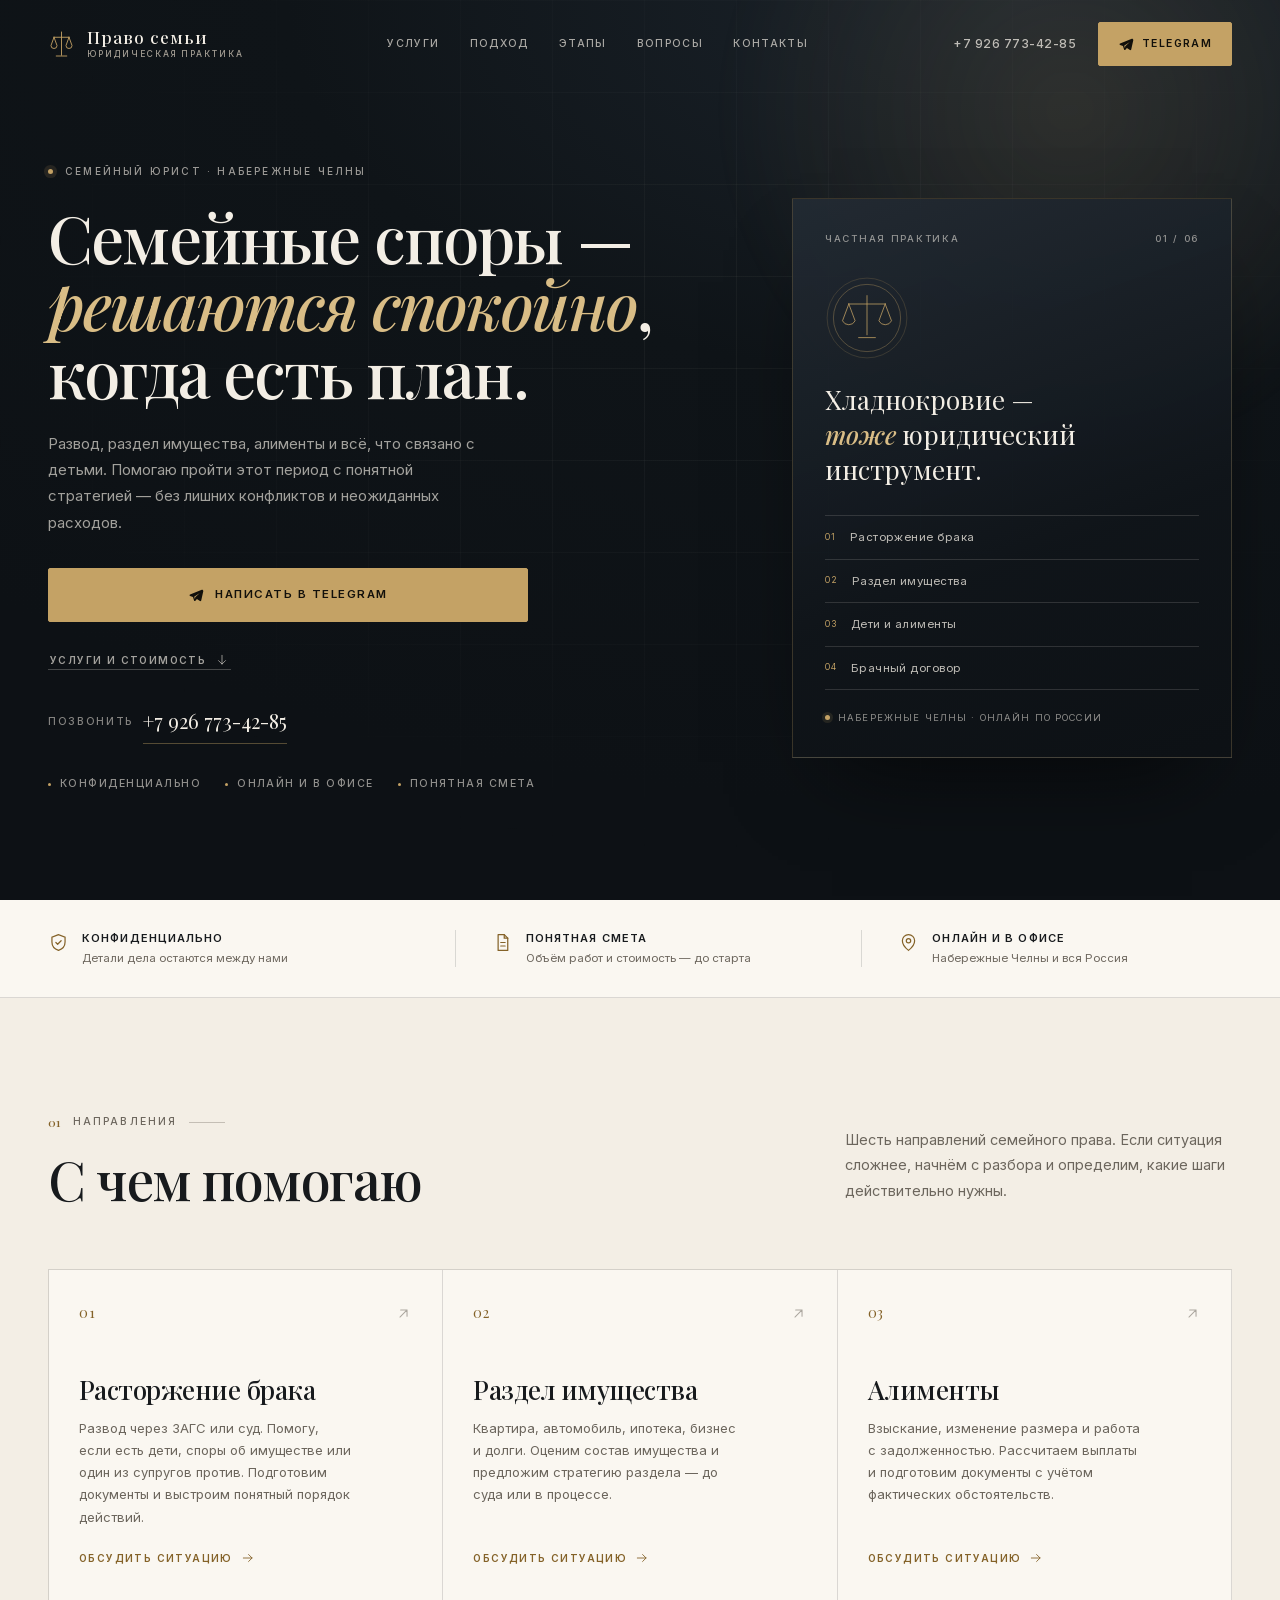
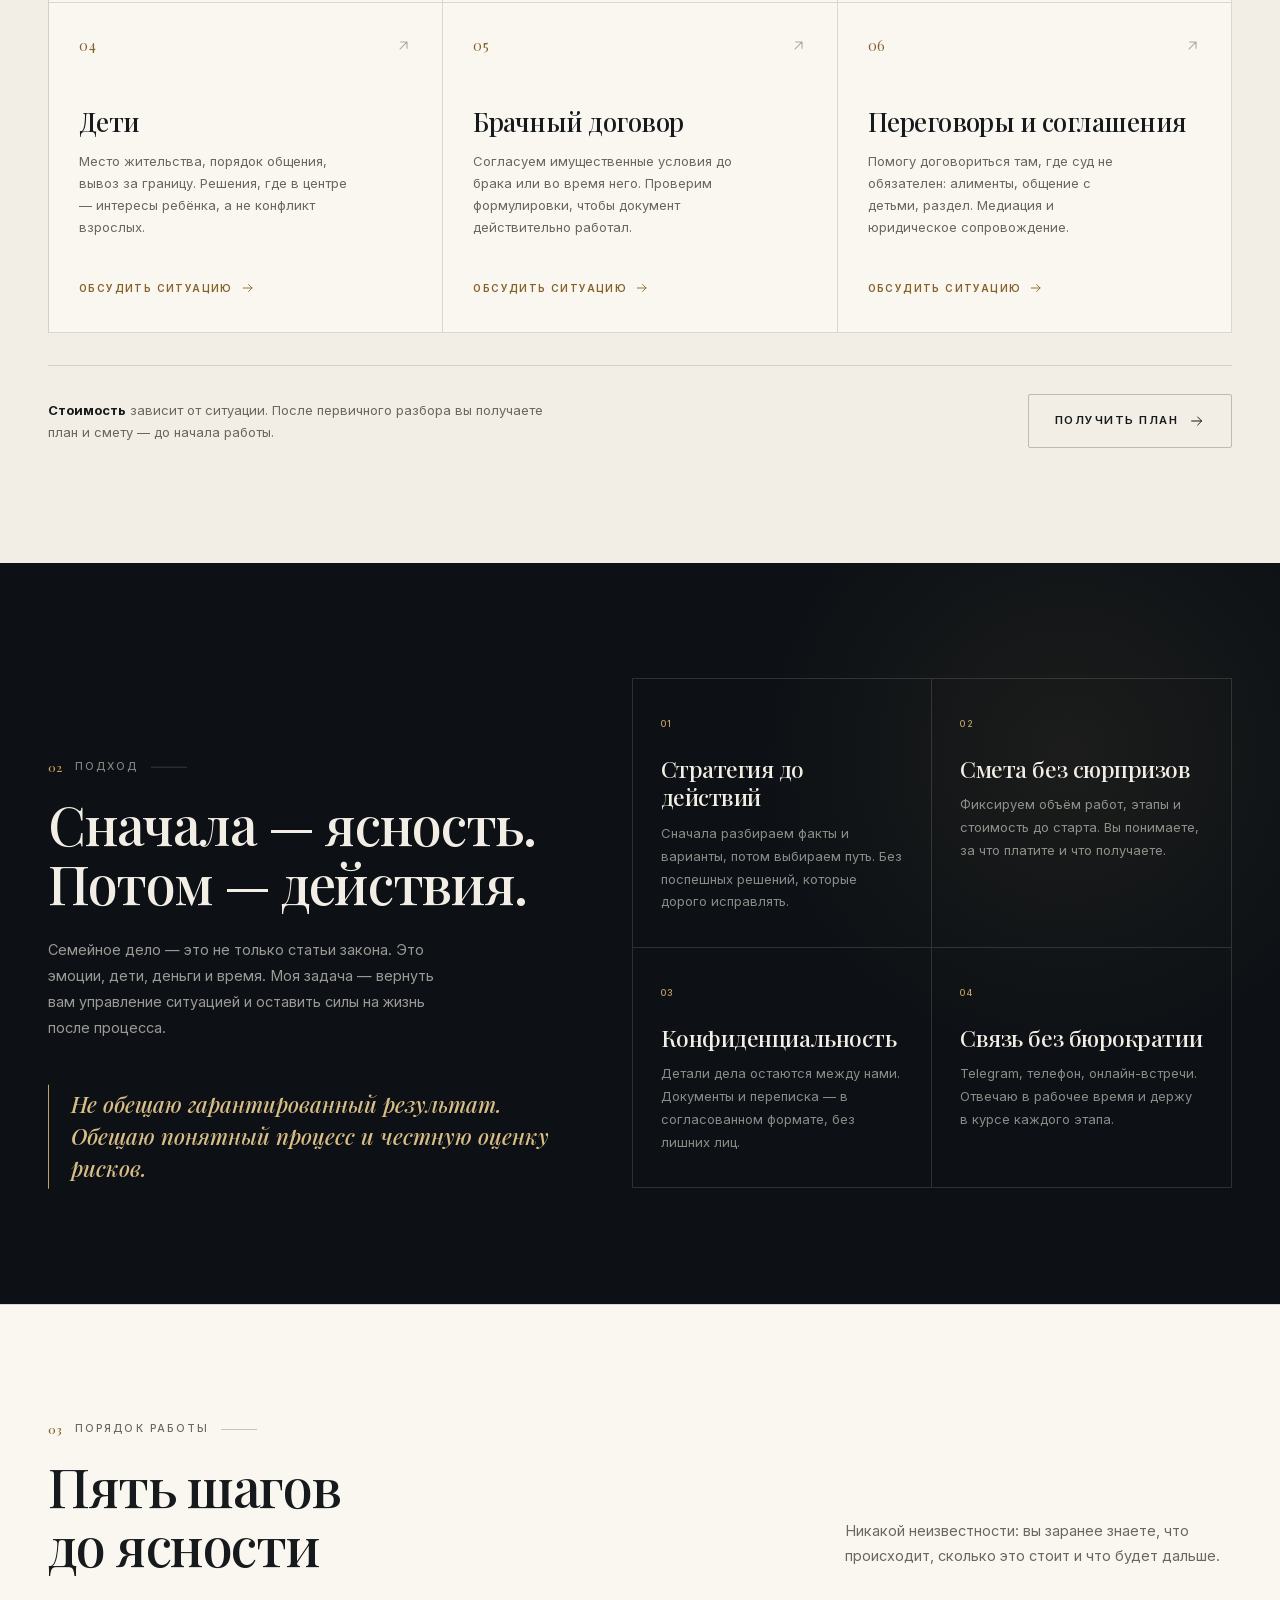
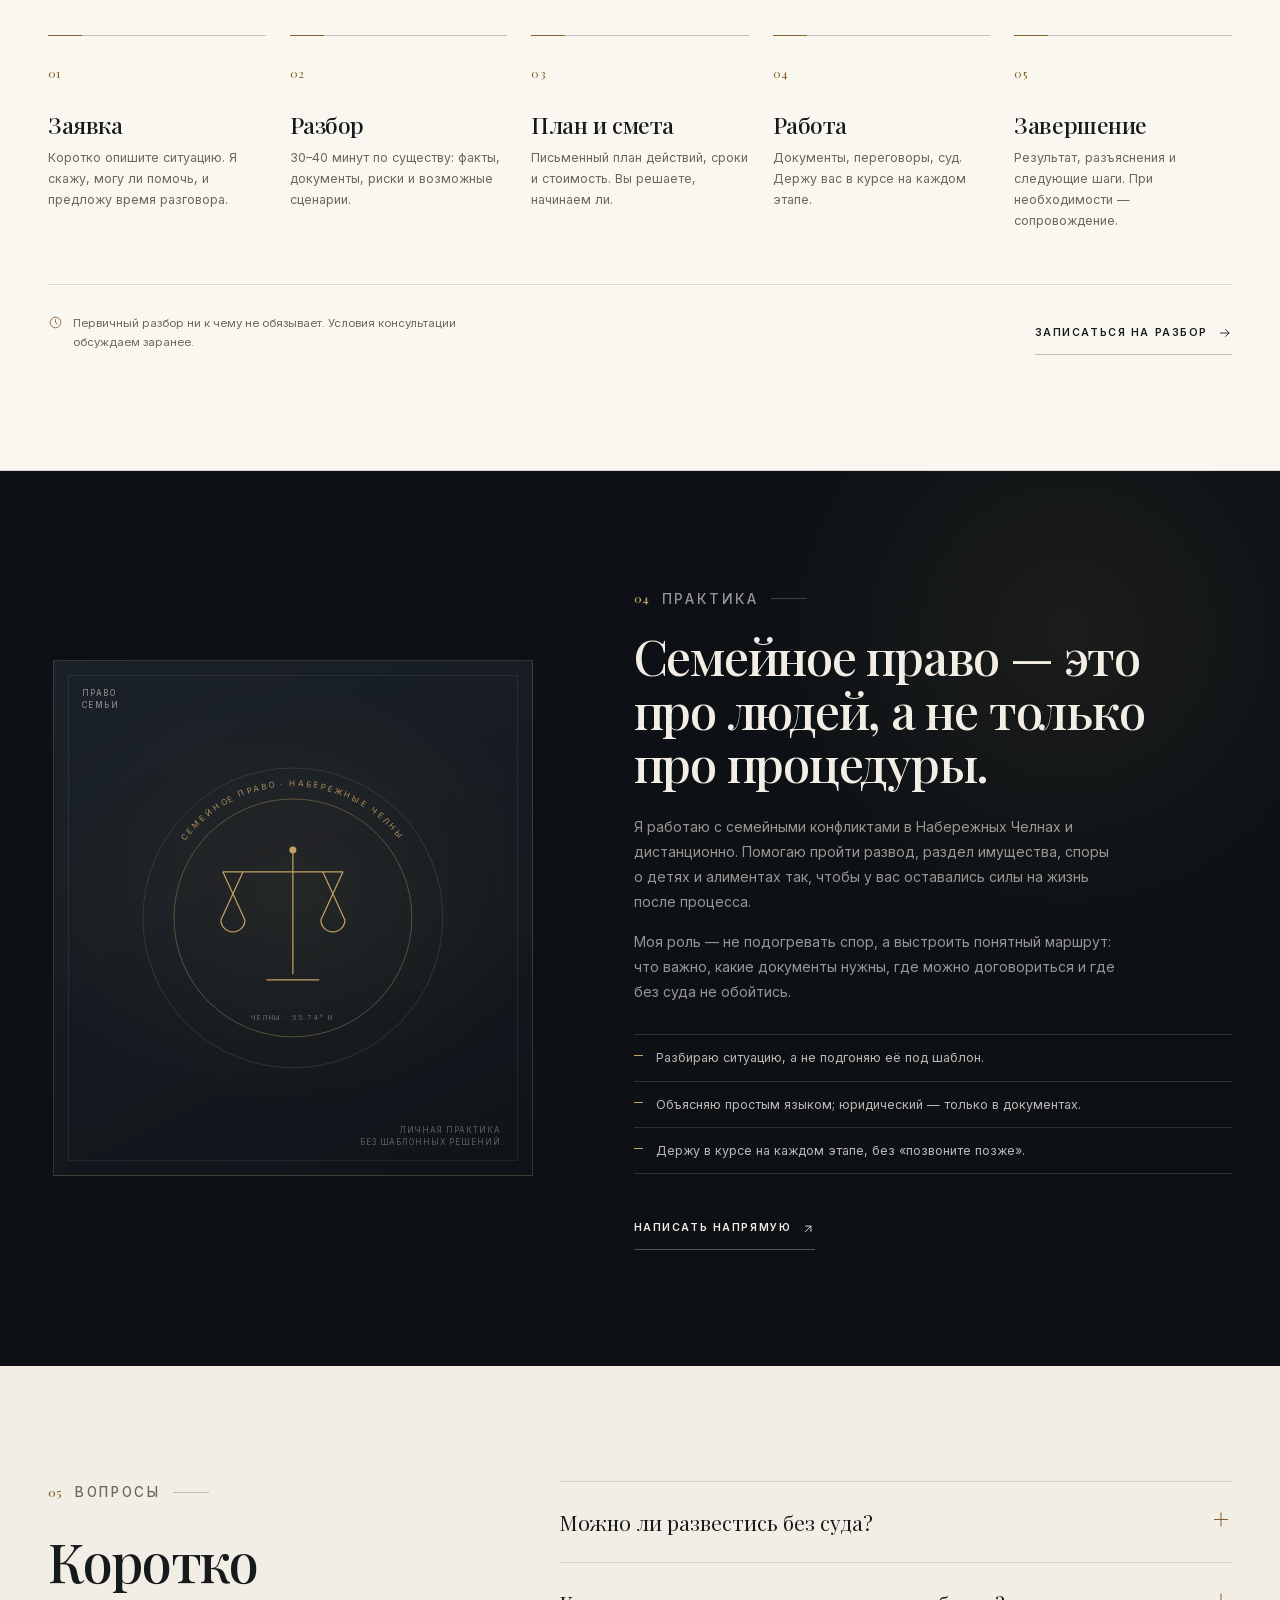
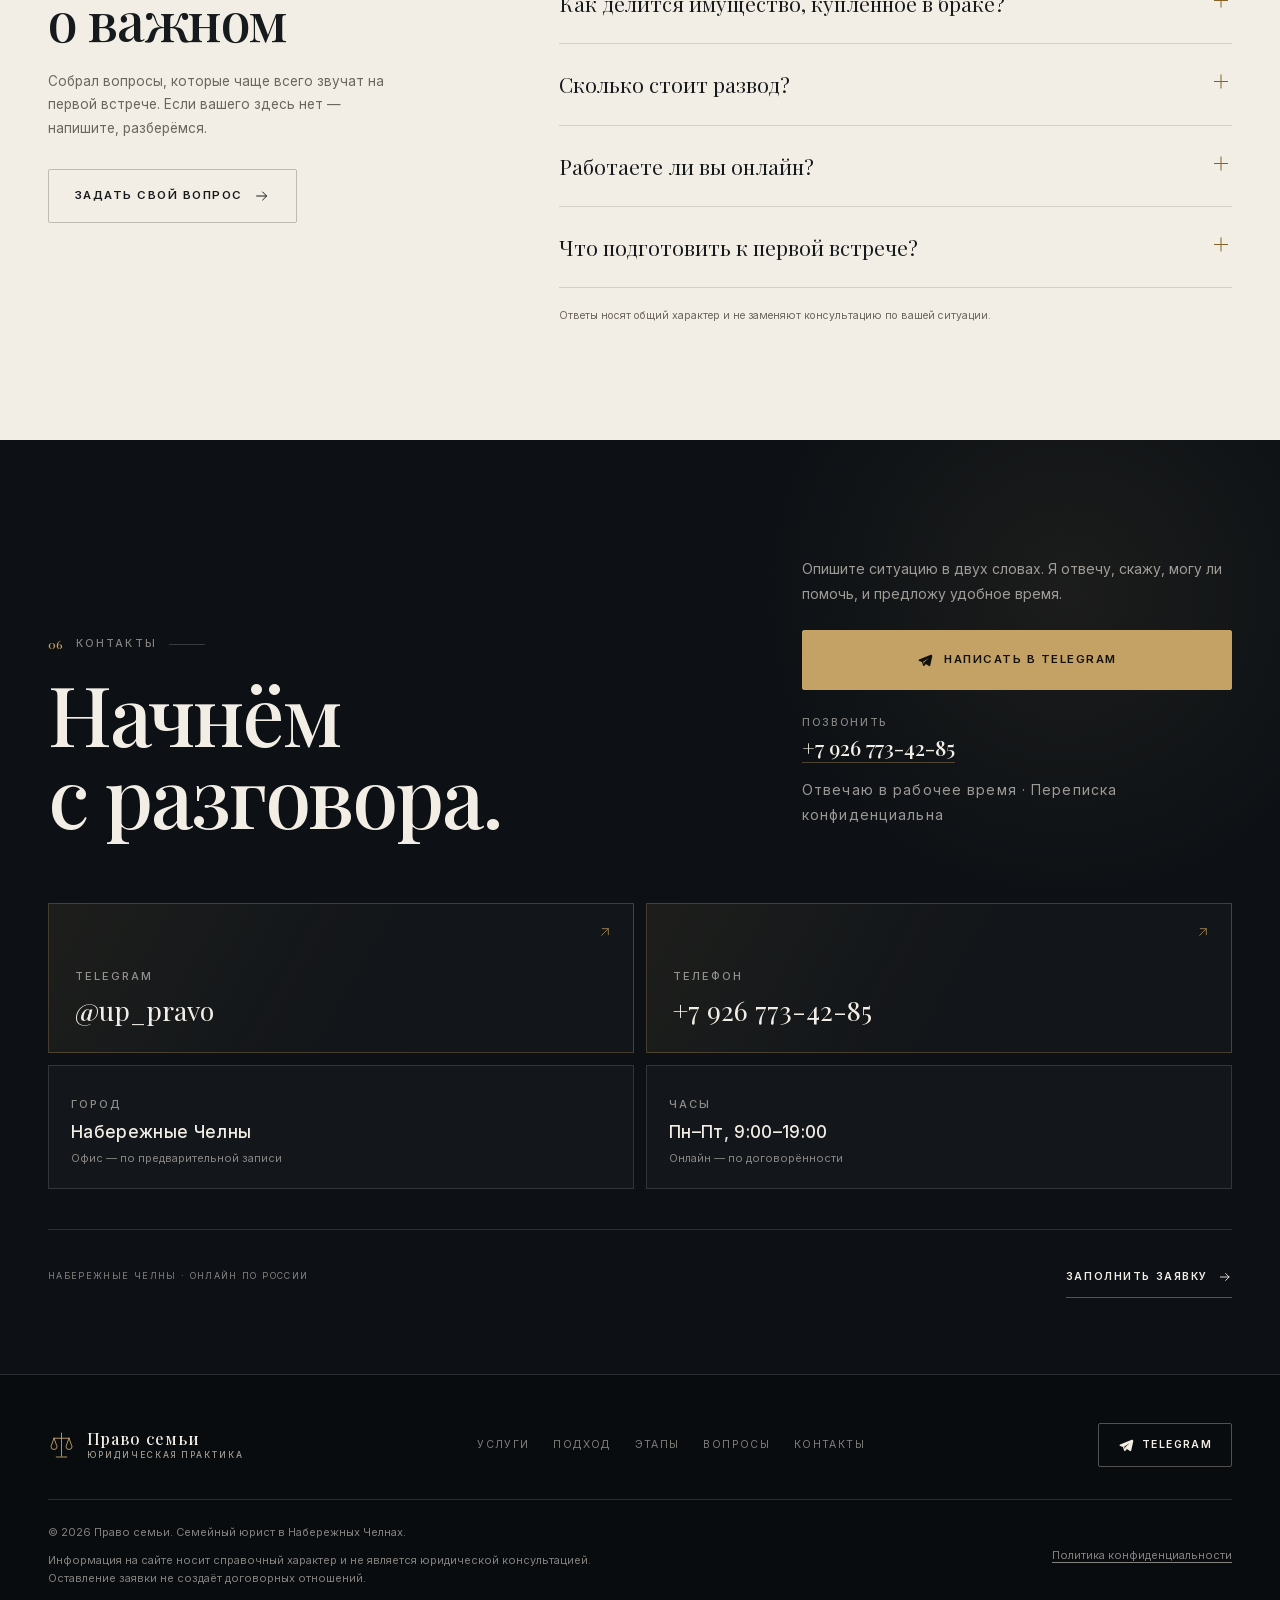
==== index.html @ c115043b "Publish family lawyer landing page" ====
<!DOCTYPE html>
<html lang="ru">
<head>
  <meta charset="utf-8">
  <meta name="viewport" content="width=device-width, initial-scale=1">
  <title>Семейный юрист в Набережных Челнах — Право семьи</title>
  <meta name="description" content="Семейный юрист в Набережных Челнах: развод, раздел имущества, алименты, споры о детях, брачный договор. Понятный план, прозрачная стоимость, консультации онлайн и в офисе.">
  <meta name="theme-color" content="#0D1115">
  <meta property="og:type" content="website">
  <meta property="og:locale" content="ru_RU">
  <meta property="og:title" content="Семейный юрист в Набережных Челнах — Право семьи">
  <meta property="og:description" content="Развод, раздел имущества, алименты и споры о детях. Спокойный, понятный путь к решению — с планом и прозрачной сметой.">
  <link rel="icon" href="assets/img/favicon.svg" type="image/svg+xml">
  <link rel="stylesheet" href="assets/fonts/fonts.css">
  <link rel="stylesheet" href="assets/css/styles.css">
  <script>document.documentElement.classList.add('js');</script>
  <script type="application/ld+json">
  {
    "@context": "https://schema.org",
    "@type": "LegalService",
    "name": "Право семьи",
    "description": "Семейный юрист в Набережных Челнах. Развод, раздел имущества, алименты, споры о детях, брачный договор.",
    "telephone": "+79267734285",
    "sameAs": ["https://t.me/up_pravo"],
    "areaServed": { "@type": "City", "name": "Набережные Челны" },
    "serviceType": [
      "Расторжение брака",
      "Раздел имущества",
      "Алименты",
      "Споры о детях",
      "Брачный договор",
      "Семейные переговоры"
    ]
  }
  </script>
</head>
<body>

  <a class="skip-link" href="#main">Перейти к содержанию</a>

  <svg class="svg-sprite" aria-hidden="true" focusable="false">
    <defs>
      <symbol id="i-arrow" viewBox="0 0 24 24"><path d="M4 12h15M13 6l6 6-6 6" stroke="currentColor" stroke-width="1.5" fill="none" stroke-linecap="round" stroke-linejoin="round"/></symbol>
      <symbol id="i-arrow-up" viewBox="0 0 24 24"><path d="M7 17 17 7M8 7h9v9" stroke="currentColor" stroke-width="1.5" fill="none" stroke-linecap="round" stroke-linejoin="round"/></symbol>
      <symbol id="i-telegram" viewBox="0 0 24 24"><path fill="currentColor" d="M21.94 4.3a1.2 1.2 0 0 0-1.24-.2L3.1 11.3c-1 .4-.98 1.83.03 2.2l4.3 1.55 1.66 5.3c.28.9 1.42 1.1 2 .37l2.3-2.87 4.5 3.3c.72.53 1.74.14 1.94-.73l3.1-13.9c.1-.4-.01-.83-.3-1.12ZM9.3 14.6l8.4-5.6-6.9 6.33-.27 3.03L9.3 14.6Z"/></symbol>
      <symbol id="i-max" viewBox="0 0 24 24"><rect x="3.5" y="3.5" width="17" height="17" rx="5" stroke="currentColor" stroke-width="1.4" fill="none"/><path d="M7.5 16V8.5l4.5 4.5 4.5-4.5V16" stroke="currentColor" stroke-width="1.4" fill="none" stroke-linecap="round" stroke-linejoin="round"/></symbol>
      <symbol id="i-down" viewBox="0 0 24 24"><path d="M12 4v15M6 13l6 6 6-6" stroke="currentColor" stroke-width="1.5" fill="none" stroke-linecap="round" stroke-linejoin="round"/></symbol>
      <symbol id="i-shield" viewBox="0 0 24 24"><path d="M12 3 4.5 6v5.4c0 4.4 3 8.1 7.5 9.6 4.5-1.5 7.5-5.2 7.5-9.6V6L12 3Z" stroke="currentColor" stroke-width="1.4" fill="none"/><path d="m9 12 2 2 4-4" stroke="currentColor" stroke-width="1.4" fill="none" stroke-linecap="round" stroke-linejoin="round"/></symbol>
      <symbol id="i-doc" viewBox="0 0 24 24"><path d="M7 3h7l4 4v14H7V3Z" stroke="currentColor" stroke-width="1.4" fill="none" stroke-linejoin="round"/><path d="M14 3v4h4M10 12h5M10 16h5" stroke="currentColor" stroke-width="1.4" fill="none" stroke-linecap="round"/></symbol>
      <symbol id="i-pin" viewBox="0 0 24 24"><path d="M12 21s7-5.4 7-11a7 7 0 1 0-14 0c0 5.6 7 11 7 11Z" stroke="currentColor" stroke-width="1.4" fill="none"/><circle cx="12" cy="10" r="2.5" stroke="currentColor" stroke-width="1.4" fill="none"/></symbol>
      <symbol id="i-close" viewBox="0 0 24 24"><path d="m6 6 12 12M18 6 6 18" stroke="currentColor" stroke-width="1.5" stroke-linecap="round"/></symbol>
      <symbol id="i-check" viewBox="0 0 24 24"><path d="m5 12.5 4.5 4.5L19 7" stroke="currentColor" stroke-width="1.6" fill="none" stroke-linecap="round" stroke-linejoin="round"/></symbol>
      <symbol id="i-clock" viewBox="0 0 24 24"><circle cx="12" cy="12" r="8.5" stroke="currentColor" stroke-width="1.4" fill="none"/><path d="M12 7.5V12l3 2" stroke="currentColor" stroke-width="1.4" fill="none" stroke-linecap="round"/></symbol>
      <symbol id="i-phone" viewBox="0 0 24 24"><path d="M7.2 3.5 4.5 5.2c-1 .7-.7 3.3.7 6.2 1.4 2.9 3.9 5.5 6.5 6.9 2.9 1.5 5.5 1.9 6.2.8l1.7-2.7-4-2.7-1.7 2c-1.8-.8-3.7-2.7-4.5-4.5l2-1.7-2.7-4Z" stroke="currentColor" stroke-width="1.3" fill="none" stroke-linejoin="round"/></symbol>
      <symbol id="i-mail" viewBox="0 0 24 24"><rect x="3.5" y="5.5" width="17" height="13" rx="1" stroke="currentColor" stroke-width="1.4" fill="none"/><path d="m4.5 7 7.5 6 7.5-6" stroke="currentColor" stroke-width="1.4" fill="none" stroke-linecap="round" stroke-linejoin="round"/></symbol>
    </defs>
  </svg>

  <header class="site-header" id="header">
    <div class="container header__inner">
      <div class="brand">
        <a class="brand__home" href="#top" aria-label="Право семьи — на главную">
          <svg class="brand__mark" viewBox="0 0 36 40" aria-hidden="true">
            <path d="M18 4v31M8 11h20M8 11l-4 11a4 4 0 0 0 8 0L8 11Zm20 0-4 11a4 4 0 0 0 8 0l-4-11ZM11 36h14" fill="none" stroke="currentColor" stroke-width="1.2" stroke-linecap="round" stroke-linejoin="round"/>
          </svg>
        </a>
        <span class="brand__text">
          <a class="brand__name" href="#top" data-site="brandName">Право семьи</a>
          <span class="brand__sub">юридическая практика</span>
          <a class="brand__phone" href="tel:+79267734285" data-link="phone">
            <span data-site="phoneDisplay">+7 926 773-42-85</span>
          </a>
        </span>
      </div>

      <nav class="nav" aria-label="Основная навигация">
        <a href="#services">Услуги</a>
        <a href="#approach">Подход</a>
        <a href="#process">Этапы</a>
        <a href="#faq">Вопросы</a>
        <a href="#contacts">Контакты</a>
      </nav>

      <div class="header__actions">
        <a class="header__phone" href="tel:+79267734285" data-link="phone">
          <span data-site="phoneDisplay">+7 926 773-42-85</span>
        </a>
        <a class="btn btn--gold btn--sm header__cta" href="https://t.me/up_pravo" target="_blank" rel="noopener" data-link="telegram" aria-label="Написать в Telegram">
          <svg class="icon" aria-hidden="true"><use href="#i-telegram"/></svg>
          <span>Telegram</span>
        </a>
        <button class="btn btn--max btn--sm header__max is-disabled" type="button" disabled aria-disabled="true" data-link="max" aria-label="Написать в MAX — ссылка пока не добавлена" title="Ссылка на MAX пока не добавлена" hidden>
          <svg class="icon" aria-hidden="true"><use href="#i-max"/></svg>
          <span>MAX</span>
        </button>
        <button class="menu-toggle" type="button" aria-label="Открыть меню" aria-expanded="false" aria-controls="mobile-menu">
          <span></span><span></span>
        </button>
      </div>
    </div>
  </header>

  <div class="mobile-menu" id="mobile-menu" aria-hidden="true" inert>
    <div class="mobile-menu__inner">
      <p class="mobile-menu__label">Навигация</p>
      <nav class="mobile-menu__nav" aria-label="Мобильная навигация">
        <a href="#services"><span>01</span>Услуги</a>
        <a href="#approach"><span>02</span>Подход</a>
        <a href="#process"><span>03</span>Этапы</a>
        <a href="#faq"><span>04</span>Вопросы</a>
        <a href="#contacts"><span>05</span>Контакты</a>
      </nav>
      <div class="mobile-menu__footer">
        <a class="mobile-menu__phone" href="tel:+79267734285" data-link="phone" data-site="phoneDisplay">+7 926 773-42-85</a>
        <p data-site="hours">Пн–Пт, 9:00–19:00</p>
        <div class="mobile-menu__actions">
          <a class="btn btn--gold btn--full" href="https://t.me/up_pravo" target="_blank" rel="noopener" data-link="telegram" aria-label="Написать в Telegram">
            <svg class="icon" aria-hidden="true"><use href="#i-telegram"/></svg>
            Написать в Telegram
          </a>
          <button class="btn btn--max btn--full is-disabled" type="button" disabled aria-disabled="true" data-link="max" aria-label="Написать в MAX — ссылка пока не добавлена" title="Ссылка на MAX пока не добавлена" hidden>
            <svg class="icon" aria-hidden="true"><use href="#i-max"/></svg>
            Написать в MAX
            <span class="btn__badge" data-max-badge>скоро</span>
          </button>
        </div>
        <p class="mobile-menu__max-note" hidden>Ссылка на профиль MAX пока не добавлена</p>
      </div>
    </div>
  </div>

  <main id="main">

    <section class="hero" id="top">
      <div class="hero__glow" aria-hidden="true"></div>
      <div class="container hero__inner">

        <div class="hero__content">
          <p class="eyebrow reveal">
            <span class="eyebrow__dot"></span>
            Семейный юрист · Набережные Челны
          </p>

          <h1 class="hero__title reveal" style="--d:.06s">
            Семейные споры <span class="hero__dash">—</span><br>
            <em>решаются спокойно</em>,<br>
            когда есть план.
          </h1>

          <p class="hero__lead reveal" style="--d:.12s">
            Развод, раздел имущества, алименты и всё, что связано с детьми.
            Помогаю пройти этот период с понятной стратегией — без лишних
            конфликтов и неожиданных расходов.
          </p>

          <div class="hero__actions reveal" style="--d:.18s">
            <div class="hero__cta-group hero__cta-group--single">
              <a class="btn btn--gold" href="https://t.me/up_pravo" target="_blank" rel="noopener" data-link="telegram" aria-label="Написать в Telegram">
                <svg class="icon" aria-hidden="true"><use href="#i-telegram"/></svg>
                Написать в Telegram
              </a>
              <button class="btn btn--max is-disabled" type="button" disabled aria-disabled="true" data-link="max" aria-label="Написать в MAX — ссылка пока не добавлена" title="Ссылка на MAX пока не добавлена" hidden>
                <svg class="icon" aria-hidden="true"><use href="#i-max"/></svg>
                Написать в MAX
                <span class="btn__badge" data-max-badge>скоро</span>
              </button>
            </div>
            <a class="hero__link" href="#services">
              Услуги и стоимость
              <svg class="icon" aria-hidden="true"><use href="#i-down"/></svg>
            </a>
          </div>

          <p class="hero__phone-line reveal" style="--d:.21s">
            <span class="hero__phone-label">Позвонить</span>
            <a class="hero__phone" href="tel:+79267734285" data-link="phone">
              <span data-site="phoneDisplay">+7 926 773-42-85</span>
            </a>
          </p>

          <ul class="hero__notes reveal" style="--d:.24s">
            <li>Конфиденциально</li>
            <li>Онлайн и в офисе</li>
            <li>Понятная смета</li>
          </ul>
        </div>

        <aside class="hero__aside reveal" style="--d:.16s" aria-label="Направления практики">
          <div class="practice-card">
            <div class="practice-card__top">
              <span>Частная практика</span>
              <span>01 / 06</span>
            </div>

            <div class="practice-card__seal" aria-hidden="true">
              <svg viewBox="0 0 120 120">
                <circle cx="60" cy="60" r="57" fill="none" stroke="currentColor" stroke-opacity=".28"/>
                <circle cx="60" cy="60" r="48" fill="none" stroke="currentColor" stroke-opacity=".5"/>
                <path d="M60 28v56M34 40h52M34 40l-9 24a10 10 0 0 0 18 0L34 40Zm52 0-9 24a10 10 0 0 0 18 0L86 40ZM48 88h24" fill="none" stroke="currentColor" stroke-width="1.1" stroke-linecap="round" stroke-linejoin="round"/>
              </svg>
            </div>

            <p class="practice-card__quote">
              Хладнокровие — <em>тоже</em> юридический инструмент.
            </p>

            <ul class="practice-card__list">
              <li><span>01</span>Расторжение брака</li>
              <li><span>02</span>Раздел имущества</li>
              <li><span>03</span>Дети и алименты</li>
              <li><span>04</span>Брачный договор</li>
            </ul>

            <div class="practice-card__foot">
              <span class="status-dot" aria-hidden="true"></span>
              <span class="practice-card__foot-text">Набережные Челны · онлайн<span class="practice-card__region"> по России</span></span>
            </div>
          </div>
        </aside>

      </div>
    </section>

    <div class="trust-strip">
      <div class="container trust-strip__inner">
        <div class="trust-item reveal">
          <svg class="icon" aria-hidden="true"><use href="#i-shield"/></svg>
          <p><strong>Конфиденциально</strong><span>Детали дела остаются между нами</span></p>
        </div>
        <div class="trust-item reveal" style="--d:.06s">
          <svg class="icon" aria-hidden="true"><use href="#i-doc"/></svg>
          <p><strong>Понятная смета</strong><span>Объём работ и стоимость — до старта</span></p>
        </div>
        <div class="trust-item reveal" style="--d:.12s">
          <svg class="icon" aria-hidden="true"><use href="#i-pin"/></svg>
          <p><strong>Онлайн и в офисе</strong><span>Набережные Челны и вся Россия</span></p>
        </div>
      </div>
    </div>

    <section class="section services" id="services">
      <div class="container">
        <div class="section-head">
          <div class="section-head__main">
            <p class="section-label reveal"><span>01</span> Направления</p>
            <h2 class="reveal">С чем помогаю</h2>
          </div>
          <p class="section-lead reveal">
            Шесть направлений семейного права. Если ситуация сложнее,
            начнём с разбора и определим, какие шаги действительно нужны.
          </p>
        </div>

        <div class="services__grid">
          <article class="service-card reveal">
            <div class="service-card__top">
              <span class="service-card__num">01</span>
              <svg class="service-card__arrow icon" aria-hidden="true"><use href="#i-arrow-up"/></svg>
            </div>
            <h3>Расторжение брака</h3>
            <p>Развод через ЗАГС или суд. Помогу, если есть дети, споры об имуществе или один из супругов против. Подготовим документы и выстроим понятный порядок действий.</p>
            <button class="service-card__link" type="button" data-open-lead data-topic="Расторжение брака">
              Обсудить ситуацию
              <svg class="icon" aria-hidden="true"><use href="#i-arrow"/></svg>
            </button>
          </article>

          <article class="service-card reveal" style="--d:.05s">
            <div class="service-card__top">
              <span class="service-card__num">02</span>
              <svg class="service-card__arrow icon" aria-hidden="true"><use href="#i-arrow-up"/></svg>
            </div>
            <h3>Раздел имущества</h3>
            <p>Квартира, автомобиль, ипотека, бизнес и долги. Оценим состав имущества и предложим стратегию раздела — до суда или в процессе.</p>
            <button class="service-card__link" type="button" data-open-lead data-topic="Раздел имущества">
              Обсудить ситуацию
              <svg class="icon" aria-hidden="true"><use href="#i-arrow"/></svg>
            </button>
          </article>

          <article class="service-card reveal" style="--d:.1s">
            <div class="service-card__top">
              <span class="service-card__num">03</span>
              <svg class="service-card__arrow icon" aria-hidden="true"><use href="#i-arrow-up"/></svg>
            </div>
            <h3>Алименты</h3>
            <p>Взыскание, изменение размера и работа с задолженностью. Рассчитаем выплаты и подготовим документы с учётом фактических обстоятельств.</p>
            <button class="service-card__link" type="button" data-open-lead data-topic="Алименты">
              Обсудить ситуацию
              <svg class="icon" aria-hidden="true"><use href="#i-arrow"/></svg>
            </button>
          </article>

          <article class="service-card reveal">
            <div class="service-card__top">
              <span class="service-card__num">04</span>
              <svg class="service-card__arrow icon" aria-hidden="true"><use href="#i-arrow-up"/></svg>
            </div>
            <h3>Дети</h3>
            <p>Место жительства, порядок общения, вывоз за границу. Решения, где в центре — интересы ребёнка, а не конфликт взрослых.</p>
            <button class="service-card__link" type="button" data-open-lead data-topic="Споры о детях">
              Обсудить ситуацию
              <svg class="icon" aria-hidden="true"><use href="#i-arrow"/></svg>
            </button>
          </article>

          <article class="service-card reveal" style="--d:.05s">
            <div class="service-card__top">
              <span class="service-card__num">05</span>
              <svg class="service-card__arrow icon" aria-hidden="true"><use href="#i-arrow-up"/></svg>
            </div>
            <h3>Брачный договор</h3>
            <p>Согласуем имущественные условия до брака или во время него. Проверим формулировки, чтобы документ действительно работал.</p>
            <button class="service-card__link" type="button" data-open-lead data-topic="Брачный договор">
              Обсудить ситуацию
              <svg class="icon" aria-hidden="true"><use href="#i-arrow"/></svg>
            </button>
          </article>

          <article class="service-card reveal" style="--d:.1s">
            <div class="service-card__top">
              <span class="service-card__num">06</span>
              <svg class="service-card__arrow icon" aria-hidden="true"><use href="#i-arrow-up"/></svg>
            </div>
            <h3>Переговоры и соглашения</h3>
            <p>Помогу договориться там, где суд не обязателен: алименты, общение с детьми, раздел. Медиация и юридическое сопровождение.</p>
            <button class="service-card__link" type="button" data-open-lead data-topic="Переговоры и соглашения">
              Обсудить ситуацию
              <svg class="icon" aria-hidden="true"><use href="#i-arrow"/></svg>
            </button>
          </article>
        </div>

        <div class="services__note reveal">
          <p><strong>Стоимость</strong> зависит от ситуации. После первичного разбора вы получаете план и смету — до начала работы.</p>
          <button class="btn btn--outline-dark" type="button" data-open-lead>
            Получить план
            <svg class="icon" aria-hidden="true"><use href="#i-arrow"/></svg>
          </button>
        </div>
      </div>
    </section>

    <section class="section section--dark approach" id="approach">
      <div class="container approach__grid">
        <div class="approach__intro">
          <p class="section-label section-label--light reveal"><span>02</span> Подход</p>
          <h2 class="reveal">Сначала — ясность.<br>Потом — действия.</h2>
          <p class="approach__lead reveal">
            Семейное дело — это не только статьи закона. Это эмоции, дети,
            деньги и время. Моя задача — вернуть вам управление ситуацией
            и оставить силы на жизнь после процесса.
          </p>
          <blockquote class="approach__quote reveal">
            Не обещаю гарантированный результат. Обещаю понятный процесс
            и честную оценку рисков.
          </blockquote>
        </div>

        <ul class="advantages">
          <li class="advantage reveal">
            <span class="advantage__num">01</span>
            <h3>Стратегия до действий</h3>
            <p>Сначала разбираем факты и варианты, потом выбираем путь. Без поспешных решений, которые дорого исправлять.</p>
          </li>
          <li class="advantage reveal" style="--d:.06s">
            <span class="advantage__num">02</span>
            <h3>Смета без сюрпризов</h3>
            <p>Фиксируем объём работ, этапы и стоимость до старта. Вы понимаете, за что платите и что получаете.</p>
          </li>
          <li class="advantage reveal" style="--d:.12s">
            <span class="advantage__num">03</span>
            <h3>Конфиденциальность</h3>
            <p>Детали дела остаются между нами. Документы и переписка — в согласованном формате, без лишних лиц.</p>
          </li>
          <li class="advantage reveal" style="--d:.18s">
            <span class="advantage__num">04</span>
            <h3>Связь без бюрократии</h3>
            <p>Telegram, телефон, онлайн-встречи. Отвечаю в рабочее время и держу в курсе каждого этапа.</p>
          </li>
        </ul>
      </div>
    </section>

    <section class="section process" id="process">
      <div class="container">
        <div class="section-head">
          <div class="section-head__main">
            <p class="section-label reveal"><span>03</span> Порядок работы</p>
            <h2 class="reveal">Пять шагов<br>до ясности</h2>
          </div>
          <p class="section-lead reveal">
            Никакой неизвестности: вы заранее знаете, что происходит,
            сколько это стоит и что будет дальше.
          </p>
        </div>

        <ol class="steps">
          <li class="step reveal">
            <span class="step__num">01</span>
            <h3>Заявка</h3>
            <p>Коротко опишите ситуацию. Я скажу, могу ли помочь, и предложу время разговора.</p>
          </li>
          <li class="step reveal" style="--d:.06s">
            <span class="step__num">02</span>
            <h3>Разбор</h3>
            <p>30–40 минут по существу: факты, документы, риски и возможные сценарии.</p>
          </li>
          <li class="step reveal" style="--d:.12s">
            <span class="step__num">03</span>
            <h3>План и смета</h3>
            <p>Письменный план действий, сроки и стоимость. Вы решаете, начинаем ли.</p>
          </li>
          <li class="step reveal" style="--d:.18s">
            <span class="step__num">04</span>
            <h3>Работа</h3>
            <p>Документы, переговоры, суд. Держу вас в курсе на каждом этапе.</p>
          </li>
          <li class="step reveal" style="--d:.24s">
            <span class="step__num">05</span>
            <h3>Завершение</h3>
            <p>Результат, разъяснения и следующие шаги. При необходимости — сопровождение.</p>
          </li>
        </ol>

        <div class="process__footer reveal">
          <p><svg class="icon" aria-hidden="true"><use href="#i-clock"/></svg> Первичный разбор ни к чему не обязывает. Условия консультации обсуждаем заранее.</p>
          <button class="text-link" type="button" data-open-lead>
            Записаться на разбор
            <svg class="icon" aria-hidden="true"><use href="#i-arrow"/></svg>
          </button>
        </div>
      </div>
    </section>

    <section class="section section--dark about" id="about">
      <div class="container about__grid">
        <div class="about__visual reveal">
          <div class="about__plate">
            <span class="about__plate-label">Право<br>семьи</span>
            <svg class="about__seal" viewBox="0 0 320 320" aria-hidden="true">
              <defs>
                <path id="sealArc" d="M160,160 m-132,0 a132,132 0 1,1 264,0 a132,132 0 1,1 -264,0"/>
              </defs>
              <circle cx="160" cy="160" r="150" fill="none" stroke="currentColor" stroke-opacity=".18"/>
              <circle cx="160" cy="160" r="119" fill="none" stroke="currentColor" stroke-opacity=".38"/>
              <text class="about__seal-text">
                <textPath href="#sealArc" startOffset="25%" text-anchor="middle">СЕМЕЙНОЕ ПРАВО · НАБЕРЕЖНЫЕ ЧЕЛНЫ</textPath>
              </text>
              <g fill="none" stroke="currentColor" stroke-width="1.2" stroke-linecap="round" stroke-linejoin="round">
                <path d="M160 92v124M110 114h100M110 114l-22 48a12 12 0 0 0 24 0l-22-48Zm100 0-22 48a12 12 0 0 0 24 0l-22-48ZM134 222h52"/>
                <circle cx="160" cy="92" r="3.5" fill="currentColor" stroke="none"/>
              </g>
              <text x="160" y="262" text-anchor="middle" class="about__seal-caption">ЧЕЛНЫ · 55.74° N</text>
            </svg>
            <span class="about__plate-note">Личная практика.<br>Без шаблонных решений.</span>
          </div>
        </div>

        <div class="about__content">
          <p class="section-label section-label--light reveal"><span>04</span> Практика</p>
          <h2 class="reveal">Семейное право — это про людей, а не только про процедуры.</h2>
          <p class="reveal">
            Я работаю с семейными конфликтами в Набережных Челнах и дистанционно.
            Помогаю пройти развод, раздел имущества, споры о детях и алиментах так,
            чтобы у вас оставались силы на жизнь после процесса.
          </p>
          <p class="reveal">
            Моя роль — не подогревать спор, а выстроить понятный маршрут:
            что важно, какие документы нужны, где можно договориться и где
            без суда не обойтись.
          </p>

          <ul class="about__list reveal">
            <li>Разбираю ситуацию, а не подгоняю её под шаблон.</li>
            <li>Объясняю простым языком; юридический — только в документах.</li>
            <li>Держу в курсе на каждом этапе, без «позвоните позже».</li>
          </ul>

          <a class="text-link text-link--light reveal" href="https://t.me/up_pravo" target="_blank" rel="noopener" data-link="telegram">
            Написать напрямую
            <svg class="icon" aria-hidden="true"><use href="#i-arrow-up"/></svg>
          </a>
        </div>
      </div>
    </section>

    <section class="section faq" id="faq">
      <div class="container faq__grid">
        <div class="faq__intro">
          <p class="section-label reveal"><span>05</span> Вопросы</p>
          <h2 class="reveal">Коротко<br>о важном</h2>
          <p class="reveal">
            Собрал вопросы, которые чаще всего звучат на первой встрече.
            Если вашего здесь нет — напишите, разберёмся.
          </p>
          <button class="btn btn--outline-dark reveal" type="button" data-open-lead>
            Задать свой вопрос
            <svg class="icon" aria-hidden="true"><use href="#i-arrow"/></svg>
          </button>
        </div>

        <div class="faq__list">
          <details class="faq-item reveal">
            <summary>
              <span>Можно ли развестись без суда?</span>
              <span class="faq-item__icon" aria-hidden="true"></span>
            </summary>
            <div class="faq-item__body">
              <p>Да, если у супругов нет общих несовершеннолетних детей и оба согласны — развод оформляется через ЗАГС. Имущественные вопросы можно решить отдельно. Если есть дети или один из супругов против, дело рассматривает суд. Разберём, какой путь применим в вашей ситуации.</p>
            </div>
          </details>

          <details class="faq-item reveal">
            <summary>
              <span>Как делится имущество, купленное в браке?</span>
              <span class="faq-item__icon" aria-hidden="true"></span>
            </summary>
            <div class="faq-item__body">
              <p>По общему правилу — поровну. Но суд может отступить от долей, например в интересах детей или если один из супругов не получал доход без уважительной причины. Личное имущество и отдельные выплаты не делятся. Нужен анализ конкретных активов и долгов.</p>
            </div>
          </details>

          <details class="faq-item reveal">
            <summary>
              <span>Сколько стоит развод?</span>
              <span class="faq-item__icon" aria-hidden="true"></span>
            </summary>
            <div class="faq-item__body">
              <p>Зависит от того, есть ли дети, спор об имуществе и нужно ли идти в суд. После первичного разбора вы получаете смету с объёмом работ. Этапы и оплата фиксируются до старта — без скрытых доплат.</p>
            </div>
          </details>

          <details class="faq-item reveal">
            <summary>
              <span>Работаете ли вы онлайн?</span>
              <span class="faq-item__icon" aria-hidden="true"></span>
            </summary>
            <div class="faq-item__body">
              <p>Да: консультации и подготовка документов — дистанционно. Участие в заседаниях зависит от суда и категории дела; обсудим доступные варианты.</p>
            </div>
          </details>

          <details class="faq-item reveal">
            <summary>
              <span>Что подготовить к первой встрече?</span>
              <span class="faq-item__icon" aria-hidden="true"></span>
            </summary>
            <div class="faq-item__body">
              <p>Документы, которые уже есть: свидетельство о браке, документы на детей и имущество, переписку, если она важна. Если чего-то нет — не страшно: определим, что нужно собрать.</p>
            </div>
          </details>
          <p class="faq__disclaimer">Ответы носят общий характер и не заменяют консультацию по вашей ситуации.</p>
        </div>
      </div>
    </section>

    <section class="section section--dark contacts" id="contacts">
      <div class="container">
        <div class="contacts__top">
          <div>
            <p class="section-label section-label--light reveal"><span>06</span> Контакты</p>
            <h2 class="reveal">Начнём<br>с разговора.</h2>
          </div>
          <div class="contacts__lead">
            <p class="reveal">Опишите ситуацию в двух словах. Я отвечу, скажу, могу ли помочь, и предложу удобное время.</p>
            <div class="contacts__buttons reveal">
              <a class="btn btn--gold btn--lg" href="https://t.me/up_pravo" target="_blank" rel="noopener" data-link="telegram" aria-label="Написать в Telegram">
                <svg class="icon" aria-hidden="true"><use href="#i-telegram"/></svg>
                Написать в Telegram
              </a>
              <button class="btn btn--max btn--lg is-disabled" type="button" disabled aria-disabled="true" data-link="max" aria-label="Написать в MAX — ссылка пока не добавлена" title="Ссылка на MAX пока не добавлена" hidden>
                <svg class="icon" aria-hidden="true"><use href="#i-max"/></svg>
                Написать в MAX
                <span class="btn__badge" data-max-badge>скоро</span>
              </button>
            </div>
            <a class="contacts__phone reveal" href="tel:+79267734285" data-link="phone">
              <span>Позвонить</span>
              <strong data-site="phoneDisplay">+7 926 773-42-85</strong>
            </a>
            <p class="contacts__note reveal">Отвечаю в рабочее время · Переписка конфиденциальна</p>
            <p class="contacts__max-note reveal" hidden>MAX — ссылка на профиль пока не добавлена.</p>
          </div>
        </div>

        <div class="contacts__grid">
          <a class="contact-card contact-card--wide" href="https://t.me/up_pravo" target="_blank" rel="noopener" data-link="telegram">
            <span class="contact-card__label">Telegram</span>
            <span class="contact-card__value" data-site="telegramHandle">@up_pravo</span>
            <svg class="contact-card__arrow icon" aria-hidden="true"><use href="#i-arrow-up"/></svg>
          </a>

          <a class="contact-card contact-card--wide" href="tel:+79267734285" data-link="phone">
            <span class="contact-card__label">Телефон</span>
            <span class="contact-card__value" data-site="phoneDisplay">+7 926 773-42-85</span>
            <svg class="contact-card__arrow icon" aria-hidden="true"><use href="#i-arrow-up"/></svg>
          </a>

          <div class="contact-card contact-card--static">
            <span class="contact-card__label">Город</span>
            <span class="contact-card__value contact-card__value--sm" data-site="city">Набережные Челны</span>
            <span class="contact-card__hint">Офис — по предварительной записи</span>
          </div>

          <div class="contact-card contact-card--static">
            <span class="contact-card__label">Часы</span>
            <span class="contact-card__value contact-card__value--sm" data-site="hours">Пн–Пт, 9:00–19:00</span>
            <span class="contact-card__hint">Онлайн — по договорённости</span>
          </div>
        </div>

        <div class="contacts__bottom">
          <p>Набережные Челны · онлайн по России</p>
          <button class="text-link text-link--light" type="button" data-open-lead>
            Заполнить заявку
            <svg class="icon" aria-hidden="true"><use href="#i-arrow"/></svg>
          </button>
        </div>
      </div>
    </section>

  </main>

  <footer class="footer">
    <div class="container footer__top">
      <a class="brand brand--footer" href="#top" aria-label="Право семьи — наверх">
        <svg class="brand__mark" viewBox="0 0 36 40" aria-hidden="true">
          <path d="M18 4v31M8 11h20M8 11l-4 11a4 4 0 0 0 8 0L8 11Zm20 0-4 11a4 4 0 0 0 8 0l-4-11ZM11 36h14" fill="none" stroke="currentColor" stroke-width="1.2" stroke-linecap="round" stroke-linejoin="round"/>
        </svg>
        <span class="brand__text">
          <span class="brand__name" data-site="brandName">Право семьи</span>
          <span class="brand__sub">юридическая практика</span>
        </span>
      </a>

      <nav class="footer__nav" aria-label="Навигация в подвале">
        <a href="#services">Услуги</a>
        <a href="#approach">Подход</a>
        <a href="#process">Этапы</a>
        <a href="#faq">Вопросы</a>
        <a href="#contacts">Контакты</a>
      </nav>

      <a class="btn btn--ghost btn--sm" href="https://t.me/up_pravo" target="_blank" rel="noopener" data-link="telegram">
        <svg class="icon" aria-hidden="true"><use href="#i-telegram"/></svg>
        Telegram
      </a>
    </div>

    <div class="container footer__bottom">
      <p class="footer__copy">© <span data-year>2026</span> Право семьи. Семейный юрист в Набережных Челнах.</p>
      <p class="footer__disclaimer">Информация на сайте носит справочный характер и не является юридической консультацией. Оставление заявки не создаёт договорных отношений.</p>
      <a class="footer__privacy" href="privacy.html">Политика конфиденциальности</a>
    </div>
  </footer>

  <div class="mobile-cta" aria-label="Быстрая связь" aria-hidden="true" inert>
    <a class="btn btn--gold" href="https://t.me/up_pravo" target="_blank" rel="noopener" data-link="telegram">
      <svg class="icon" aria-hidden="true"><use href="#i-telegram"/></svg>
      Telegram
    </a>
    <button class="btn btn--ghost" type="button" data-open-lead>Заявка</button>
  </div>

  <div class="modal" id="lead-modal" role="dialog" aria-modal="true" aria-labelledby="lead-title" hidden>
    <div class="modal__backdrop" data-close-modal></div>
    <div class="modal__panel" role="document">
      <button class="modal__close" type="button" data-close-modal aria-label="Закрыть форму">
        <svg class="icon" aria-hidden="true"><use href="#i-close"/></svg>
      </button>

      <div class="modal__body">
        <div id="lead-form-wrap">
          <p class="modal__eyebrow">Заявка</p>
          <h2 class="modal__title" id="lead-title">Расскажите о ситуации</h2>
          <p class="modal__lead">Заполните форму — текст заявки скопируется. Затем откройте Telegram, вставьте сообщение и отправьте.</p>

          <form class="lead-form" id="lead-form" novalidate>
            <div class="field-row">
              <div class="field">
                <label for="lead-name">Имя</label>
                <input id="lead-name" name="name" type="text" autocomplete="name" placeholder="Как к вам обращаться" aria-describedby="name-error" required>
                <span class="field__error" id="name-error" aria-live="polite"></span>
              </div>
              <div class="field">
                <label for="lead-contact">Телефон или Telegram</label>
                <input id="lead-contact" name="contact" type="text" autocomplete="tel" placeholder="+7 ... или @username" aria-describedby="contact-error" required>
                <span class="field__error" id="contact-error" aria-live="polite"></span>
              </div>
            </div>

            <div class="field">
              <label for="lead-topic">Направление</label>
              <select id="lead-topic" name="topic">
                <option value="">Выберите, если хотите</option>
                <option>Расторжение брака</option>
                <option>Раздел имущества</option>
                <option>Алименты</option>
                <option>Споры о детях</option>
                <option>Брачный договор</option>
                <option>Переговоры и соглашения</option>
                <option>Другое</option>
              </select>
            </div>

            <div class="field">
              <label for="lead-message">Коротко о ситуации</label>
              <textarea id="lead-message" name="message" rows="3" placeholder="Например: разводимся, есть ребёнок 7 лет, делим квартиру"></textarea>
            </div>

            <label class="checkbox">
              <input type="checkbox" name="consent" id="lead-consent" aria-describedby="consent-error" required>
              <span>Согласен(на) на обработку персональных данных в соответствии с <a href="privacy.html" target="_blank" rel="noopener">политикой конфиденциальности</a>.</span>
            </label>
            <span class="field__error field__error--consent" id="consent-error" aria-live="polite"></span>

            <button class="btn btn--gold btn--full" type="submit">
              <svg class="icon" aria-hidden="true"><use href="#i-telegram"/></svg>
              Подготовить заявку
            </button>
            <p class="form-note">Данные не отправляются на сервер: текст заявки формируется на вашем устройстве и копируется в буфер. Отправку в Telegram вы подтверждаете сами.</p>
          </form>
        </div>

        <div class="form-success" id="lead-success" hidden>
          <div class="form-success__icon" aria-hidden="true">
            <svg viewBox="0 0 24 24"><use href="#i-check"/></svg>
          </div>
          <h2 class="modal__title" id="success-title">Заявка готова</h2>
          <p class="form-success__text">Текст заявки скопирован. Откройте Telegram, вставьте сообщение в чат и отправьте. Текст заявки также можно посмотреть ниже.</p>
          <details class="form-success__preview" id="message-preview-wrap">
            <summary>Посмотреть текст заявки</summary>
            <pre id="message-preview"></pre>
          </details>
          <div class="form-success__actions">
            <a class="btn btn--gold btn--full" id="telegram-again" href="https://t.me/up_pravo" target="_blank" rel="noopener" data-link="telegram">
              <svg class="icon" aria-hidden="true"><use href="#i-telegram"/></svg>
              Открыть Telegram
            </a>
            <button class="btn btn--outline-dark btn--full" type="button" id="copy-again">Скопировать ещё раз</button>
          </div>
          <p class="form-success__hint" id="copy-status" aria-live="polite"></p>
        </div>
      </div>
    </div>
  </div>

  <script src="assets/js/config.js"></script>
  <script src="assets/js/main.js"></script>
</body>
</html>
---- assets/fonts/fonts.css ----
/* Inter normal · cyrillic */
@font-face {
  font-family: 'Inter';
  font-style: normal;
  font-weight: 100 900;
  font-display: swap;
  src: url('inter-400-cyrillic.woff2') format('woff2');
  unicode-range: U+0301, U+0400-045F, U+0490-0491, U+04B0-04B1, U+2116;
}

/* Inter normal · latin */
@font-face {
  font-family: 'Inter';
  font-style: normal;
  font-weight: 100 900;
  font-display: swap;
  src: url('inter-400-latin.woff2') format('woff2');
  unicode-range: U+0000-00FF, U+0131, U+0152-0153, U+02BB-02BC, U+02C6, U+02DA, U+02DC, U+0304, U+0308, U+0329, U+2000-206F, U+20AC, U+2122, U+2191, U+2193, U+2212, U+2215, U+FEFF, U+FFFD;
}

/* Playfair Display italic · cyrillic */
@font-face {
  font-family: 'Playfair Display';
  font-style: italic;
  font-weight: 400 700;
  font-display: swap;
  src: url('playfair-display-500-italic-cyrillic.woff2') format('woff2');
  unicode-range: U+0301, U+0400-045F, U+0490-0491, U+04B0-04B1, U+2116;
}

/* Playfair Display italic · latin */
@font-face {
  font-family: 'Playfair Display';
  font-style: italic;
  font-weight: 400 700;
  font-display: swap;
  src: url('playfair-display-500-italic-latin.woff2') format('woff2');
  unicode-range: U+0000-00FF, U+0131, U+0152-0153, U+02BB-02BC, U+02C6, U+02DA, U+02DC, U+0304, U+0308, U+0329, U+2000-206F, U+20AC, U+2122, U+2191, U+2193, U+2212, U+2215, U+FEFF, U+FFFD;
}

/* Playfair Display normal · cyrillic */
@font-face {
  font-family: 'Playfair Display';
  font-style: normal;
  font-weight: 400 700;
  font-display: swap;
  src: url('playfair-display-500-cyrillic.woff2') format('woff2');
  unicode-range: U+0301, U+0400-045F, U+0490-0491, U+04B0-04B1, U+2116;
}

/* Playfair Display normal · latin */
@font-face {
  font-family: 'Playfair Display';
  font-style: normal;
  font-weight: 400 700;
  font-display: swap;
  src: url('playfair-display-500-latin.woff2') format('woff2');
  unicode-range: U+0000-00FF, U+0131, U+0152-0153, U+02BB-02BC, U+02C6, U+02DA, U+02DC, U+0304, U+0308, U+0329, U+2000-206F, U+20AC, U+2122, U+2191, U+2193, U+2212, U+2215, U+FEFF, U+FFFD;
}
---- assets/css/styles.css ----
/* =========================================================
   Право семьи — семейный юрист в Набережных Челнах
   Premium editorial style: ink, ivory, muted gold.
   ========================================================= */

:root {
  --ink: #0d1115;
  --ink-2: #12171c;
  --ink-3: #1a2027;
  --ink-soft: #232b34;
  --ivory: #f3eee5;
  --ivory-2: #eae3d7;
  --paper: #faf7f1;
  --gold: #c4a265;
  --gold-bright: #d9bd86;
  --gold-deep: #9d7d45;
  --text: #171a1d;
  --muted: #6c665d;
  --muted-light: #a39d93;
  --line: rgba(23, 26, 29, 0.14);
  --line-strong: rgba(23, 26, 29, 0.24);
  --line-light: rgba(243, 238, 229, 0.14);
  --serif: "Playfair Display", "Times New Roman", Georgia, serif;
  --sans: "Inter", -apple-system, BlinkMacSystemFont, "Segoe UI", Arial, sans-serif;
  --ease: cubic-bezier(0.22, 1, 0.36, 1);
  --header-h: 88px;
}

*,
*::before,
*::after {
  box-sizing: border-box;
}

html {
  scroll-behavior: smooth;
  scroll-padding-top: calc(var(--header-h) + 24px);
}

body {
  margin: 0;
  background: var(--ivory);
  color: var(--text);
  font-family: var(--sans);
  font-size: 16px;
  line-height: 1.6;
  -webkit-font-smoothing: antialiased;
  text-rendering: optimizeLegibility;
  overflow-x: hidden;
}

body.is-locked,
html.menu-open {
  overflow: hidden;
}

h1,
h2,
h3,
p,
blockquote,
ul,
ol {
  margin: 0;
}

ul,
ol {
  padding: 0;
  list-style: none;
}

h1,
h2,
h3 {
  font-family: var(--serif);
  font-weight: 500;
  letter-spacing: -0.02em;
}

a {
  color: inherit;
  text-decoration: none;
}

button {
  font: inherit;
  color: inherit;
}

img,
svg {
  display: block;
  max-width: 100%;
}

::selection {
  background: var(--gold);
  color: var(--ink);
}

:focus-visible {
  outline: 2px solid var(--gold);
  outline-offset: 3px;
}

[hidden] {
  display: none !important;
}

.svg-sprite {
  position: absolute;
  width: 0;
  height: 0;
  overflow: hidden;
}

.icon {
  width: 18px;
  height: 18px;
  flex: 0 0 auto;
}

.skip-link {
  position: fixed;
  top: 12px;
  left: 12px;
  z-index: 300;
  padding: 12px 18px;
  background: var(--gold);
  color: var(--ink);
  font-size: 12px;
  font-weight: 600;
  border-radius: 2px;
  transform: translateY(-160%);
  transition: transform 0.25s var(--ease);
}

.skip-link:focus {
  transform: translateY(0);
}

.container {
  width: min(100% - 40px, 1240px);
  margin-inline: auto;
}

@media (min-width: 768px) {
  .container {
    width: min(100% - 96px, 1240px);
  }
}

/* ============================ Buttons ============================ */

.btn {
  display: inline-flex;
  align-items: center;
  justify-content: center;
  gap: 11px;
  min-height: 54px;
  padding: 0 26px;
  border: 1px solid transparent;
  border-radius: 2px;
  font-family: var(--sans);
  font-size: 11.5px;
  font-weight: 600;
  letter-spacing: 0.13em;
  line-height: 1.2;
  text-transform: uppercase;
  cursor: pointer;
  transition:
    background-color 0.35s var(--ease),
    color 0.35s var(--ease),
    border-color 0.35s var(--ease),
    transform 0.35s var(--ease);
}

.btn .icon {
  width: 16px;
  height: 16px;
  transition: transform 0.35s var(--ease);
}

.btn:hover .icon:last-child {
  transform: translateX(3px);
}

.btn:active {
  transform: translateY(1px);
}

.btn--gold {
  background: var(--gold);
  border-color: var(--gold);
  color: #12100b;
}

.btn--gold:hover {
  background: var(--gold-bright);
  border-color: var(--gold-bright);
}

.btn--ghost {
  background: transparent;
  border-color: rgba(243, 238, 229, 0.3);
  color: var(--ivory);
}

.btn--ghost:hover {
  border-color: var(--gold);
  color: var(--gold-bright);
}

.btn--outline-dark {
  background: transparent;
  border-color: var(--line-strong);
  color: var(--text);
}

.btn--outline-dark:hover {
  border-color: var(--gold-deep);
  color: var(--gold-deep);
}

.btn--sm {
  min-height: 44px;
  padding: 0 19px;
  font-size: 10.5px;
  gap: 8px;
}

.btn--lg {
  min-height: 60px;
  padding: 0 32px;
}

.btn--full {
  width: 100%;
}

.text-link {
  display: inline-flex;
  align-items: center;
  gap: 10px;
  padding: 0 0 6px;
  border: 0;
  border-bottom: 1px solid var(--line-strong);
  background: none;
  color: var(--text);
  font-size: 10.5px;
  font-weight: 600;
  letter-spacing: 0.15em;
  text-transform: uppercase;
  cursor: pointer;
  transition: color 0.3s var(--ease), border-color 0.3s var(--ease);
}

.text-link .icon {
  width: 14px;
  height: 14px;
  transition: transform 0.3s var(--ease);
}

.text-link:hover {
  color: var(--gold-deep);
  border-color: var(--gold-deep);
}

.text-link:hover .icon {
  transform: translateX(3px);
}

.text-link--light {
  color: var(--ivory);
  border-color: rgba(243, 238, 229, 0.3);
}

.text-link--light:hover {
  color: var(--gold-bright);
  border-color: var(--gold-bright);
}

/* ============================ Header ============================ */

.site-header {
  position: fixed;
  inset: 0 0 auto;
  z-index: 60;
  color: var(--ivory);
  transition: background-color 0.4s var(--ease), backdrop-filter 0.4s var(--ease), border-color 0.4s var(--ease);
  border-bottom: 1px solid transparent;
}

.site-header.is-scrolled,
.site-header.menu-open,
html.menu-open .site-header {
  background: rgba(13, 17, 21, 0.88);
  -webkit-backdrop-filter: blur(18px);
  backdrop-filter: blur(18px);
  border-bottom-color: rgba(243, 238, 229, 0.08);
}

.header__inner {
  display: flex;
  align-items: center;
  justify-content: space-between;
  gap: 24px;
  height: var(--header-h);
}

.brand {
  display: inline-flex;
  align-items: center;
  gap: 12px;
  flex: 0 0 auto;
}

.brand__mark {
  width: 27px;
  height: 32px;
  color: var(--gold);
}

.brand__text {
  display: flex;
  flex-direction: column;
  gap: 2px;
}

.brand__name {
  font-family: var(--serif);
  font-size: 17px;
  font-weight: 500;
  letter-spacing: 0.06em;
  line-height: 1.1;
  color: var(--ivory);
}

.brand__sub {
  font-size: 8px;
  font-weight: 500;
  letter-spacing: 0.23em;
  line-height: 1.3;
  text-transform: uppercase;
  color: var(--muted-light);
}

.nav {
  display: none;
  align-items: center;
  gap: 30px;
}

.nav a {
  position: relative;
  padding: 6px 0;
  font-size: 10.5px;
  font-weight: 500;
  letter-spacing: 0.13em;
  text-transform: uppercase;
  color: rgba(243, 238, 229, 0.68);
  transition: color 0.3s var(--ease);
}

.nav a::after {
  content: "";
  position: absolute;
  left: 0;
  bottom: 0;
  width: 100%;
  height: 1px;
  background: var(--gold);
  transform: scaleX(0);
  transform-origin: right;
  transition: transform 0.35s var(--ease);
}

.nav a:hover,
.nav a.is-active {
  color: var(--ivory);
}

.nav a:hover::after,
.nav a.is-active::after {
  transform: scaleX(1);
  transform-origin: left;
}

.header__actions {
  display: flex;
  align-items: center;
  gap: 16px;
}

.header__phone {
  display: none;
  font-size: 12px;
  font-weight: 500;
  letter-spacing: 0.04em;
  color: rgba(243, 238, 229, 0.75);
  transition: color 0.3s var(--ease);
}

.header__phone:hover {
  color: var(--gold-bright);
}

.menu-toggle {
  position: relative;
  z-index: 65;
  width: 44px;
  height: 44px;
  padding: 0;
  border: 1px solid rgba(243, 238, 229, 0.22);
  border-radius: 50%;
  background: transparent;
  cursor: pointer;
  transition: border-color 0.3s var(--ease), background-color 0.3s var(--ease);
}

.menu-toggle span {
  position: absolute;
  left: 13px;
  width: 16px;
  height: 1px;
  background: var(--ivory);
  transition: transform 0.35s var(--ease), top 0.35s var(--ease), opacity 0.2s;
}

.menu-toggle span:first-child {
  top: 18px;
}

.menu-toggle span:last-child {
  top: 24px;
}

.menu-toggle:hover {
  border-color: var(--gold);
}

.menu-toggle[aria-expanded="true"] span:first-child {
  top: 21px;
  transform: rotate(45deg);
}

.menu-toggle[aria-expanded="true"] span:last-child {
  top: 21px;
  transform: rotate(-45deg);
}

@media (min-width: 640px) {
  .header__actions {
    gap: 20px;
  }
}

@media (min-width: 1024px) {
  .nav {
    display: flex;
  }

  .menu-toggle {
    display: none;
  }
}

@media (min-width: 1200px) {
  .header__phone {
    display: inline-block;
  }
}

/* ============================ Mobile menu ============================ */

.mobile-menu {
  position: fixed;
  inset: 0;
  z-index: 55;
  display: flex;
  flex-direction: column;
  padding: calc(var(--header-h) + 24px) 0 0;
  background:
    radial-gradient(90% 60% at 100% 0%, rgba(196, 162, 101, 0.1), transparent 60%),
    var(--ink);
  opacity: 0;
  visibility: hidden;
  overflow-y: auto;
  transition: opacity 0.4s var(--ease), visibility 0.4s;
}

.mobile-menu.is-open {
  opacity: 1;
  visibility: visible;
}

.mobile-menu__inner {
  display: flex;
  flex-direction: column;
  flex: 1;
  width: min(100% - 40px, 560px);
  margin-inline: auto;
  padding-bottom: 32px;
}

.mobile-menu__label {
  font-size: 9.5px;
  letter-spacing: 0.22em;
  text-transform: uppercase;
  color: var(--muted-light);
}

.mobile-menu__nav {
  display: flex;
  flex-direction: column;
  margin: 14px 0 40px;
}

.mobile-menu__nav a {
  display: flex;
  align-items: baseline;
  gap: 14px;
  padding: 15px 0;
  border-bottom: 1px solid var(--line-light);
  font-family: var(--serif);
  font-size: clamp(28px, 8vw, 38px);
  line-height: 1.2;
  color: var(--ivory);
}

.mobile-menu__nav a span {
  font-family: var(--sans);
  font-size: 9px;
  letter-spacing: 0.1em;
  color: var(--gold);
}

.mobile-menu__nav a:active {
  color: var(--gold-bright);
}

.mobile-menu__footer {
  margin-top: auto;
  padding-top: 20px;
}

.mobile-menu__phone {
  display: inline-block;
  font-family: var(--serif);
  font-size: 24px;
  color: var(--ivory);
}

.mobile-menu__footer p {
  margin: 4px 0 20px;
  font-size: 11px;
  letter-spacing: 0.06em;
  color: var(--muted-light);
}

@media (min-width: 1024px) {
  .mobile-menu {
    display: none;
  }
}

/* ============================ Hero ============================ */

.hero {
  position: relative;
  min-height: 100svh;
  padding: calc(var(--header-h) + 54px) 0 72px;
  background:
    radial-gradient(120% 90% at 80% 0%, #1b232b 0%, #0f1418 48%, var(--ink) 100%);
  color: var(--ivory);
  overflow: hidden;
}

.hero::before {
  content: "";
  position: absolute;
  inset: 0;
  background-image:
    linear-gradient(to right, rgba(243, 238, 229, 0.045) 1px, transparent 1px),
    linear-gradient(to bottom, rgba(243, 238, 229, 0.045) 1px, transparent 1px);
  background-size: 92px 92px;
  -webkit-mask-image: radial-gradient(75% 75% at 55% 38%, #000 10%, transparent 78%);
  mask-image: radial-gradient(75% 75% at 55% 38%, #000 10%, transparent 78%);
  pointer-events: none;
}

.hero__glow {
  position: absolute;
  top: -280px;
  right: -180px;
  width: 780px;
  height: 780px;
  background: radial-gradient(circle, rgba(196, 162, 101, 0.13), transparent 64%);
  filter: blur(12px);
  pointer-events: none;
}

.hero__inner {
  position: relative;
  z-index: 1;
  display: grid;
  gap: 52px;
  align-items: center;
}

.eyebrow {
  display: flex;
  align-items: center;
  gap: 12px;
  font-size: 9.5px;
  font-weight: 500;
  letter-spacing: 0.22em;
  text-transform: uppercase;
  color: rgba(243, 238, 229, 0.62);
}

.eyebrow__dot {
  width: 5px;
  height: 5px;
  border-radius: 50%;
  background: var(--gold);
  box-shadow: 0 0 0 4px rgba(196, 162, 101, 0.13);
}

.hero__title {
  margin: 24px 0 26px;
  font-size: clamp(2.2rem, 8.4vw, 4.35rem);
  font-weight: 500;
  line-height: 1.05;
  letter-spacing: -0.028em;
  color: var(--ivory);
  text-wrap: balance;
}

.hero__title em {
  font-style: italic;
  font-weight: 500;
  color: var(--gold-bright);
}

.hero__lead {
  max-width: 50ch;
  font-size: 14.5px;
  line-height: 1.75;
  color: rgba(243, 238, 229, 0.65);
}

.hero__actions {
  display: flex;
  flex-wrap: wrap;
  gap: 12px;
  margin-top: 32px;
}

.hero__notes {
  display: flex;
  flex-wrap: wrap;
  gap: 10px 24px;
  margin-top: 32px;
  font-size: 9px;
  font-weight: 500;
  letter-spacing: 0.14em;
  text-transform: uppercase;
  color: rgba(243, 238, 229, 0.46);
}

.hero__notes li {
  display: flex;
  align-items: center;
  gap: 9px;
}

.hero__notes li::before {
  content: "";
  width: 3px;
  height: 3px;
  border-radius: 50%;
  background: var(--gold);
}

.hero__aside {
  width: 100%;
  max-width: 440px;
}

/* Practice card */

.practice-card {
  position: relative;
  padding: 26px;
  border: 1px solid rgba(196, 162, 101, 0.24);
  background:
    linear-gradient(160deg, rgba(35, 43, 52, 0.92) 0%, rgba(16, 21, 26, 0.97) 62%, rgba(13, 17, 21, 0.99) 100%);
  box-shadow: 0 44px 90px -40px rgba(0, 0, 0, 0.7);
  overflow: hidden;
}

.practice-card::before,
.practice-card::after {
  content: "";
  position: absolute;
  background: var(--gold);
  opacity: 0.6;
}

.practice-card::before {
  top: -1px;
  left: -1px;
  width: 52px;
  height: 1px;
}

.practice-card::after {
  top: -1px;
  left: -1px;
  width: 1px;
  height: 52px;
}

.practice-card__top {
  display: flex;
  justify-content: space-between;
  gap: 16px;
  font-size: 8.5px;
  font-weight: 500;
  letter-spacing: 0.18em;
  text-transform: uppercase;
  color: rgba(243, 238, 229, 0.45);
}

.practice-card__seal {
  width: 84px;
  height: 84px;
  margin: 30px 0 22px;
  color: var(--gold);
}

.practice-card__seal svg {
  width: 100%;
  height: 100%;
}

.practice-card__quote {
  max-width: 18ch;
  font-family: var(--serif);
  font-size: 23px;
  line-height: 1.35;
  color: var(--ivory);
}

.practice-card__quote em {
  color: var(--gold-bright);
}

.practice-card__list {
  margin-top: 28px;
  border-top: 1px solid var(--line-light);
}

.practice-card__list li {
  display: flex;
  align-items: center;
  gap: 14px;
  padding: 10px 0;
  border-bottom: 1px solid var(--line-light);
  font-size: 11px;
  letter-spacing: 0.04em;
  color: rgba(243, 238, 229, 0.78);
}

.practice-card__list li span {
  font-size: 8.5px;
  letter-spacing: 0.1em;
  color: var(--gold);
}

.practice-card__foot {
  display: flex;
  align-items: center;
  gap: 8px;
  margin-top: 20px;
  font-size: 8.5px;
  letter-spacing: 0.12em;
  text-transform: uppercase;
  color: rgba(243, 238, 229, 0.42);
}

.status-dot {
  width: 5px;
  height: 5px;
  border-radius: 50%;
  background: var(--gold);
  box-shadow: 0 0 0 3px rgba(196, 162, 101, 0.12);
}

@media (min-width: 560px) {
  .hero {
    padding-bottom: 88px;
  }

  .hero__title {
    font-size: clamp(2.7rem, 8vw, 4.35rem);
  }

  .hero__lead {
    font-size: 15.5px;
  }

  .practice-card {
    padding: 32px;
  }

  .practice-card__quote {
    font-size: 26px;
  }

  .practice-card__list li {
    padding: 12px 0;
    font-size: 11.5px;
  }
}

@media (min-width: 1024px) {
  .hero {
    display: flex;
    align-items: center;
    padding: calc(var(--header-h) + 40px) 0 72px;
  }

  .hero__inner {
    grid-template-columns: minmax(0, 1.12fr) minmax(360px, 0.88fr);
    gap: 64px;
    width: min(100% - 96px, 1240px);
  }

  .hero__title {
    font-size: clamp(3.2rem, 5.1vw, 4.35rem);
    line-height: 1.03;
  }

  .hero__lead {
    font-size: 15px;
  }

  .hero__aside {
    margin-left: auto;
  }
}

@media (min-width: 1280px) {
  .hero__inner {
    gap: 80px;
  }

  .hero__title {
    font-size: clamp(3.6rem, 5vw, 4.6rem);
  }
}

/* ============================ Trust strip ============================ */

.trust-strip {
  background: var(--paper);
  border-bottom: 1px solid var(--line);
}

.trust-strip__inner {
  display: grid;
  gap: 18px;
  padding: 26px 0;
}

.trust-item {
  display: flex;
  align-items: flex-start;
  gap: 13px;
}

.trust-item .icon {
  width: 21px;
  height: 21px;
  margin-top: 2px;
  color: var(--gold-deep);
}

.trust-item p {
  display: flex;
  flex-direction: column;
  gap: 1px;
}

.trust-item strong {
  font-size: 11px;
  font-weight: 600;
  letter-spacing: 0.1em;
  text-transform: uppercase;
  color: var(--text);
}

.trust-item span {
  font-size: 11.5px;
  color: var(--muted);
}

@media (min-width: 760px) {
  .trust-strip__inner {
    grid-template-columns: repeat(3, 1fr);
    gap: 36px;
    padding: 30px 0;
  }

  .trust-item + .trust-item {
    padding-left: 36px;
    border-left: 1px solid var(--line);
  }
}

/* ============================ Shared section ============================ */

.section {
  position: relative;
  padding: clamp(68px, 9vw, 124px) 0;
}

.section--dark {
  background: var(--ink);
  color: var(--ivory);
  overflow: hidden;
}

.section--dark::before {
  content: "";
  position: absolute;
  top: -20%;
  right: -10%;
  width: 680px;
  height: 680px;
  background: radial-gradient(circle, rgba(196, 162, 101, 0.08), transparent 64%);
  pointer-events: none;
}

.section--dark .container {
  position: relative;
  z-index: 1;
}

.section-head {
  display: grid;
  gap: 24px;
  margin-bottom: clamp(36px, 5vw, 60px);
}

.section-head__main h2 {
  margin-top: 18px;
}

.section-label {
  display: flex;
  align-items: center;
  gap: 12px;
  font-size: 9.5px;
  font-weight: 500;
  letter-spacing: 0.2em;
  text-transform: uppercase;
  color: var(--muted);
}

.section-label span {
  font-family: var(--serif);
  font-size: 12px;
  letter-spacing: 0.04em;
  color: var(--gold-deep);
}

.section-label::after {
  content: "";
  width: 36px;
  height: 1px;
  background: currentColor;
  opacity: 0.35;
}

.section-label--light {
  color: rgba(243, 238, 229, 0.52);
}

.section-label--light span {
  color: var(--gold);
}

h2 {
  font-size: clamp(2rem, 4.6vw, 3.4rem);
  line-height: 1.08;
  letter-spacing: -0.025em;
}

.section-lead {
  max-width: 43ch;
  font-size: 13.5px;
  line-height: 1.75;
  color: var(--muted);
}

@media (min-width: 900px) {
  .section-head {
    grid-template-columns: 1.05fr 0.95fr;
    align-items: end;
    gap: 60px;
  }

  .section-head .section-lead {
    justify-self: end;
    padding-bottom: 6px;
  }

  .section-lead {
    font-size: 14.5px;
  }
}

/* ============================ Services ============================ */

.services {
  background: var(--ivory);
}

.services__grid {
  display: grid;
  grid-template-columns: 1fr;
  border-top: 1px solid var(--line);
  border-left: 1px solid var(--line);
}

.service-card {
  display: flex;
  flex-direction: column;
  min-height: 290px;
  padding: 26px 24px 24px;
  border-right: 1px solid var(--line);
  border-bottom: 1px solid var(--line);
  background: var(--paper);
  color: var(--text);
  transition:
    background-color 0.45s var(--ease),
    color 0.45s var(--ease),
    border-color 0.45s var(--ease);
}

.service-card__top {
  display: flex;
  align-items: center;
  justify-content: space-between;
}

.service-card__num {
  font-family: var(--serif);
  font-size: 14px;
  letter-spacing: 0.04em;
  color: var(--gold-deep);
  transition: color 0.45s var(--ease);
}

.service-card__arrow {
  width: 17px;
  height: 17px;
  color: var(--muted);
  opacity: 0.55;
  transition: transform 0.45s var(--ease), color 0.45s var(--ease), opacity 0.45s var(--ease);
}

.service-card h3 {
  margin: 44px 0 12px;
  font-size: 24px;
  line-height: 1.18;
  color: var(--text);
  transition: color 0.45s var(--ease);
}

.service-card p {
  max-width: 34ch;
  font-size: 12.5px;
  line-height: 1.7;
  color: var(--muted);
  transition: color 0.45s var(--ease);
}

.service-card__link {
  display: inline-flex;
  align-items: center;
  gap: 8px;
  align-self: flex-start;
  margin-top: auto;
  padding: 22px 0 0;
  border: 0;
  background: none;
  font-size: 9px;
  font-weight: 600;
  letter-spacing: 0.14em;
  text-transform: uppercase;
  color: var(--gold-deep);
  cursor: pointer;
  transition: color 0.4s var(--ease);
}

.service-card__link .icon {
  width: 14px;
  height: 14px;
  transition: transform 0.35s var(--ease);
}

@media (hover: hover) {
  .service-card:hover,
  .service-card:focus-within {
    background: var(--ink);
    border-color: var(--ink);
    color: var(--ivory);
  }

  .service-card:hover h3,
  .service-card:focus-within h3 {
    color: var(--ivory);
  }

  .service-card:hover p,
  .service-card:focus-within p {
    color: rgba(243, 238, 229, 0.6);
  }

  .service-card:hover .service-card__num,
  .service-card:focus-within .service-card__num,
  .service-card:hover .service-card__link,
  .service-card:focus-within .service-card__link {
    color: var(--gold-bright);
  }

  .service-card:hover .service-card__arrow,
  .service-card:focus-within .service-card__arrow {
    color: var(--gold-bright);
    opacity: 1;
    transform: translate(2px, -2px);
  }

  .service-card:hover .service-card__link .icon,
  .service-card:focus-within .service-card__link .icon {
    transform: translateX(3px);
  }
}

.services__note {
  display: flex;
  flex-direction: column;
  align-items: flex-start;
  gap: 22px;
  margin-top: 32px;
  padding-top: 28px;
  border-top: 1px solid var(--line);
}

.services__note p {
  max-width: 62ch;
  font-size: 13px;
  line-height: 1.7;
  color: var(--muted);
}

.services__note strong {
  color: var(--text);
}

@media (min-width: 640px) {
  .services__grid {
    grid-template-columns: repeat(2, minmax(0, 1fr));
  }

  .service-card {
    padding: 30px 28px 28px;
  }
}

@media (min-width: 960px) {
  .services__grid {
    grid-template-columns: repeat(3, minmax(0, 1fr));
  }

  .service-card {
    min-height: 330px;
    padding: 32px 30px 30px;
  }

  .service-card h3 {
    margin-top: 50px;
    font-size: 26px;
  }

  .service-card p {
    font-size: 13px;
  }

  .services__note {
    flex-direction: row;
    align-items: center;
    justify-content: space-between;
    gap: 40px;
  }

  .services__note .btn {
    flex: 0 0 auto;
  }
}

/* ============================ Approach ============================ */

.approach {
  padding-top: clamp(72px, 9vw, 120px);
  padding-bottom: clamp(72px, 9vw, 120px);
}

.approach__grid {
  display: grid;
  gap: 56px;
}

.approach__intro h2 {
  margin: 18px 0 24px;
}

.approach__lead {
  max-width: 46ch;
  font-size: 14px;
  line-height: 1.8;
  color: rgba(243, 238, 229, 0.62);
}

.approach__quote {
  margin-top: 36px;
  padding: 4px 0 4px 22px;
  border-left: 1px solid var(--gold);
  font-family: var(--serif);
  font-size: 20px;
  font-style: italic;
  line-height: 1.45;
  color: var(--gold-bright);
}

.advantages {
  display: grid;
  grid-template-columns: 1fr;
  border-top: 1px solid var(--line-light);
}

.advantage {
  position: relative;
  padding: 26px 0 28px;
  border-bottom: 1px solid var(--line-light);
}

.advantage__num {
  font-size: 9px;
  font-weight: 500;
  letter-spacing: 0.16em;
  color: var(--gold);
}

.advantage h3 {
  margin: 20px 0 10px;
  font-size: 22px;
  line-height: 1.25;
  color: var(--ivory);
}

.advantage p {
  max-width: 36ch;
  font-size: 12.5px;
  line-height: 1.75;
  color: rgba(243, 238, 229, 0.55);
}

@media (min-width: 720px) {
  .advantages {
    grid-template-columns: 1fr 1fr;
    border-left: 1px solid var(--line-light);
  }

  .advantage {
    padding: 30px 28px 34px;
    border-right: 1px solid var(--line-light);
  }

  .advantage:nth-child(1),
  .advantage:nth-child(2) {
    border-bottom: 1px solid var(--line-light);
  }

  .advantage h3 {
    font-size: 23px;
  }

  .advantage p {
    font-size: 13px;
  }
}

@media (min-width: 1024px) {
  .approach__grid {
    grid-template-columns: minmax(0, 0.92fr) minmax(0, 1.08fr);
    gap: 72px;
    align-items: start;
  }

  .approach__intro {
    position: sticky;
    top: calc(var(--header-h) + 40px);
  }

  .approach__lead {
    font-size: 14.5px;
  }

  .approach__quote {
    margin-top: 44px;
    font-size: 22px;
  }
}

/* ============================ Process ============================ */

.process {
  background: var(--paper);
  border-top: 1px solid var(--line);
  border-bottom: 1px solid var(--line);
}

.steps {
  display: grid;
  grid-template-columns: 1fr;
  gap: 32px;
}

.step {
  position: relative;
  padding-top: 24px;
  border-top: 1px solid var(--line-strong);
}

.step::after {
  content: "";
  position: absolute;
  top: -1px;
  left: 0;
  width: 34px;
  height: 1px;
  background: var(--gold-deep);
}

.step__num {
  font-family: var(--serif);
  font-size: 12px;
  letter-spacing: 0.04em;
  color: var(--gold-deep);
}

.step h3 {
  margin: 22px 0 8px;
  font-size: 22px;
  line-height: 1.2;
}

.step p {
  max-width: 34ch;
  font-size: 12.5px;
  line-height: 1.7;
  color: var(--muted);
}

.process__footer {
  display: flex;
  flex-direction: column;
  align-items: flex-start;
  gap: 20px;
  margin-top: 52px;
  padding-top: 26px;
  border-top: 1px solid var(--line);
}

.process__footer p {
  display: flex;
  align-items: flex-start;
  gap: 10px;
  max-width: 52ch;
  font-size: 11.5px;
  line-height: 1.6;
  color: var(--muted);
}

.process__footer p .icon {
  width: 15px;
  height: 15px;
  margin-top: 1px;
  color: var(--gold-deep);
}

@media (min-width: 560px) {
  .steps {
    grid-template-columns: repeat(2, minmax(0, 1fr));
    gap: 36px 28px;
  }
}

@media (min-width: 900px) {
  .steps {
    grid-template-columns: repeat(3, minmax(0, 1fr));
  }

  .process__footer {
    flex-direction: row;
    align-items: center;
    justify-content: space-between;
    gap: 32px;
  }
}

@media (min-width: 1180px) {
  .steps {
    grid-template-columns: repeat(5, minmax(0, 1fr));
    gap: 24px;
  }

  .step h3 {
    margin-top: 26px;
    font-size: 23px;
  }
}

/* ============================ About ============================ */

.about {
  padding-top: clamp(72px, 9vw, 120px);
  padding-bottom: clamp(72px, 9vw, 120px);
}

.about__grid {
  display: grid;
  gap: 48px;
  align-items: center;
}

.about__visual {
  max-width: 480px;
  width: 100%;
  margin-inline: auto;
}

.about__plate {
  position: relative;
  display: grid;
  place-items: center;
  aspect-ratio: 4 / 4.6;
  padding: 34px;
  border: 1px solid rgba(196, 162, 101, 0.22);
  background:
    radial-gradient(80% 60% at 50% 45%, rgba(196, 162, 101, 0.09), transparent 70%),
    linear-gradient(155deg, rgba(35, 43, 52, 0.65), rgba(15, 20, 25, 0.9));
  overflow: hidden;
}

.about__plate::before {
  content: "";
  position: absolute;
  inset: 14px;
  border: 1px solid rgba(243, 238, 229, 0.07);
  pointer-events: none;
}

.about__plate-label {
  position: absolute;
  top: 26px;
  left: 28px;
  font-size: 8px;
  font-weight: 500;
  letter-spacing: 0.19em;
  line-height: 1.5;
  text-transform: uppercase;
  color: rgba(243, 238, 229, 0.5);
}

.about__plate-note {
  position: absolute;
  right: 28px;
  bottom: 26px;
  text-align: right;
  font-size: 8px;
  letter-spacing: 0.12em;
  line-height: 1.6;
  text-transform: uppercase;
  color: rgba(243, 238, 229, 0.34);
}

.about__seal {
  width: min(82%, 320px);
  color: var(--gold);
}

.about__seal-text {
  font-family: var(--sans);
  font-size: 8px;
  letter-spacing: 0.28em;
  fill: rgba(196, 162, 101, 0.85);
}

.about__seal-caption {
  font-family: var(--sans);
  font-size: 7px;
  letter-spacing: 0.22em;
  fill: rgba(243, 238, 229, 0.34);
}

.about__content h2 {
  margin: 18px 0 24px;
  font-size: clamp(1.85rem, 4.2vw, 3.1rem);
}

.about__content > p {
  max-width: 54ch;
  font-size: 13.5px;
  line-height: 1.8;
  color: rgba(243, 238, 229, 0.6);
}

.about__content > p + p {
  margin-top: 14px;
}

.about__list {
  margin: 30px 0 32px;
  border-top: 1px solid var(--line-light);
}

.about__list li {
  position: relative;
  padding: 13px 0 13px 22px;
  border-bottom: 1px solid var(--line-light);
  font-size: 12.5px;
  line-height: 1.55;
  color: rgba(243, 238, 229, 0.76);
}

.about__list li::before {
  content: "";
  position: absolute;
  top: 20px;
  left: 0;
  width: 9px;
  height: 1px;
  background: var(--gold);
}

@media (min-width: 560px) {
  .about__plate {
    aspect-ratio: 4 / 4.3;
    padding: 44px;
  }

  .about__content > p {
    font-size: 14px;
  }
}

@media (min-width: 900px) {
  .about__grid {
    grid-template-columns: minmax(0, 0.9fr) minmax(0, 1.1fr);
    gap: 70px;
  }
}

@media (min-width: 1180px) {
  .about__grid {
    gap: 96px;
  }
}

/* ============================ FAQ ============================ */

.faq {
  background: var(--ivory);
}

.faq__grid {
  display: grid;
  gap: 40px;
}

.faq__intro h2 {
  margin: 18px 0 20px;
}

.faq__intro > p {
  max-width: 38ch;
  margin-bottom: 28px;
  font-size: 13.5px;
  line-height: 1.75;
  color: var(--muted);
}

.faq__list {
  border-top: 1px solid var(--line);
}

.faq-item {
  border-bottom: 1px solid var(--line);
}

.faq-item summary {
  position: relative;
  display: flex;
  align-items: flex-start;
  justify-content: space-between;
  gap: 24px;
  padding: 22px 44px 22px 0;
  list-style: none;
  cursor: pointer;
}

.faq-item summary::-webkit-details-marker {
  display: none;
}

.faq-item summary > span:first-child {
  font-family: var(--serif);
  font-size: 18px;
  line-height: 1.35;
  color: var(--text);
  transition: color 0.3s var(--ease);
}

.faq-item summary:hover > span:first-child {
  color: var(--gold-deep);
}

.faq-item__icon {
  position: absolute;
  top: 26px;
  right: 4px;
  width: 14px;
  height: 14px;
}

.faq-item__icon::before,
.faq-item__icon::after {
  content: "";
  position: absolute;
  top: 6px;
  left: 0;
  width: 14px;
  height: 1px;
  background: var(--gold-deep);
  transition: transform 0.35s var(--ease);
}

.faq-item__icon::after {
  transform: rotate(90deg);
}

.faq-item[open] .faq-item__icon::after {
  transform: rotate(0deg);
}

.faq-item__body {
  padding-bottom: 24px;
}

.faq-item__body p {
  max-width: 62ch;
  font-size: 13px;
  line-height: 1.8;
  color: var(--muted);
}

@media (min-width: 900px) {
  .faq__grid {
    grid-template-columns: minmax(0, 0.78fr) minmax(0, 1.22fr);
    gap: 80px;
    align-items: start;
  }

  .faq__intro {
    position: sticky;
    top: calc(var(--header-h) + 40px);
  }

  .faq-item summary {
    padding: 26px 50px 26px 0;
  }

  .faq-item summary > span:first-child {
    font-size: 21px;
  }

  .faq-item__icon {
    top: 31px;
  }

  .faq-item__body p {
    font-size: 13.5px;
  }
}

/* ============================ Contacts ============================ */

.contacts {
  padding-bottom: 76px;
}

.contacts__top {
  display: grid;
  gap: 36px;
  margin-bottom: clamp(40px, 6vw, 68px);
}

.contacts__top h2 {
  margin-top: 18px;
  font-size: clamp(2.9rem, 8vw, 5.2rem);
  line-height: 0.98;
}

.contacts__lead {
  max-width: 430px;
}

.contacts__lead > p {
  font-size: 14px;
  line-height: 1.8;
  color: rgba(243, 238, 229, 0.62);
}

.contacts__lead .btn {
  margin: 24px 0 16px;
}

.contacts__note {
  font-size: 9.5px;
  letter-spacing: 0.08em;
  color: rgba(243, 238, 229, 0.38);
}

.contacts__grid {
  display: grid;
  grid-template-columns: 1fr;
  gap: 12px;
}

.contact-card {
  position: relative;
  display: flex;
  flex-direction: column;
  justify-content: flex-end;
  gap: 8px;
  min-height: 124px;
  padding: 22px;
  border: 1px solid var(--line-light);
  background: rgba(243, 238, 229, 0.025);
  transition:
    border-color 0.4s var(--ease),
    background-color 0.4s var(--ease),
    transform 0.4s var(--ease);
}

a.contact-card:hover {
  border-color: rgba(196, 162, 101, 0.55);
  background: rgba(196, 162, 101, 0.06);
  transform: translateY(-2px);
}

.contact-card__label {
  font-size: 8.5px;
  font-weight: 500;
  letter-spacing: 0.18em;
  text-transform: uppercase;
  color: rgba(243, 238, 229, 0.4);
}

.contact-card__value {
  max-width: 100%;
  font-family: var(--serif);
  font-size: 24px;
  line-height: 1.2;
  color: var(--ivory);
  overflow-wrap: anywhere;
}

.contact-card__value--sm {
  font-family: var(--sans);
  font-size: 14px;
  font-weight: 500;
  letter-spacing: 0.02em;
}

.contact-card__hint {
  font-size: 9.5px;
  line-height: 1.5;
  color: rgba(243, 238, 229, 0.35);
}

.contact-card__arrow {
  position: absolute;
  top: 20px;
  right: 20px;
  width: 16px;
  height: 16px;
  color: var(--gold);
  opacity: 0.7;
  transition: transform 0.35s var(--ease), opacity 0.35s;
}

a.contact-card:hover .contact-card__arrow {
  opacity: 1;
  transform: translate(2px, -2px);
}

.contact-card--wide {
  background:
    linear-gradient(120deg, rgba(196, 162, 101, 0.09), rgba(243, 238, 229, 0.02) 55%);
  border-color: rgba(196, 162, 101, 0.28);
}

.contacts__bottom {
  display: flex;
  flex-direction: column;
  align-items: flex-start;
  gap: 16px;
  margin-top: 40px;
  padding-top: 24px;
  border-top: 1px solid var(--line-light);
}

.contacts__bottom > p {
  font-size: 9px;
  letter-spacing: 0.15em;
  text-transform: uppercase;
  color: rgba(243, 238, 229, 0.36);
}

@media (min-width: 560px) {
  .contacts__grid {
    grid-template-columns: repeat(2, minmax(0, 1fr));
  }
}

@media (min-width: 900px) {
  .contacts__grid {
    grid-template-columns: repeat(6, minmax(0, 1fr));
  }

  .contact-card {
    grid-column: span 2;
  }

  .contact-card--wide {
    grid-column: span 3;
    min-height: 150px;
    padding: 26px;
  }

  .contact-card__value {
    font-size: 27px;
  }

  .contacts__top {
    grid-template-columns: 1.05fr 0.95fr;
    gap: 70px;
    align-items: end;
  }

  .contacts__lead {
    justify-self: end;
    padding-bottom: 8px;
  }

  .contacts__bottom {
    flex-direction: row;
    align-items: center;
    justify-content: space-between;
  }
}

/* ============================ Footer ============================ */

.footer {
  background: #090c0f;
  color: var(--ivory);
  padding: 48px 0 34px;
  border-top: 1px solid var(--line-light);
}

.footer__top {
  display: flex;
  flex-direction: column;
  align-items: flex-start;
  gap: 28px;
  padding-bottom: 32px;
}

.brand--footer .brand__name {
  font-size: 16px;
}

.footer__nav {
  display: flex;
  flex-wrap: wrap;
  gap: 14px 24px;
}

.footer__nav a {
  font-size: 9.5px;
  letter-spacing: 0.13em;
  text-transform: uppercase;
  color: rgba(243, 238, 229, 0.5);
  transition: color 0.3s var(--ease);
}

.footer__nav a:hover {
  color: var(--gold-bright);
}

.footer__bottom {
  display: flex;
  flex-direction: column;
  gap: 14px;
  padding-top: 24px;
  border-top: 1px solid var(--line-light);
}

.footer__copy,
.footer__disclaimer,
.footer__privacy {
  font-size: 10px;
  line-height: 1.6;
  color: rgba(243, 238, 229, 0.34);
}

.footer__disclaimer {
  max-width: 68ch;
}

.footer__privacy {
  text-decoration: underline;
  text-underline-offset: 3px;
  transition: color 0.3s var(--ease);
}

.footer__privacy:hover {
  color: var(--gold-bright);
}

@media (min-width: 760px) {
  .footer__top {
    flex-direction: row;
    align-items: center;
    justify-content: space-between;
    gap: 32px;
  }

  .footer__bottom {
    display: grid;
    grid-template-columns: 1fr auto;
    gap: 10px 40px;
    align-items: center;
  }

  .footer__disclaimer {
    grid-column: 1;
    grid-row: 2;
  }

  .footer__privacy {
    grid-column: 2;
    grid-row: 1 / span 2;
    white-space: nowrap;
  }
}

/* ============================ Mobile CTA ============================ */

.mobile-cta {
  position: fixed;
  inset: auto 0 0;
  z-index: 45;
  display: grid;
  grid-template-columns: 1fr 1fr;
  gap: 8px;
  padding: 10px 16px calc(10px + env(safe-area-inset-bottom));
  background: rgba(13, 17, 21, 0.93);
  -webkit-backdrop-filter: blur(16px);
  backdrop-filter: blur(16px);
  border-top: 1px solid rgba(243, 238, 229, 0.1);
}

.mobile-cta .btn {
  min-height: 48px;
  padding: 0 14px;
  font-size: 10px;
}

@media (min-width: 900px) {
  .mobile-cta {
    display: none;
  }
}

@media (max-width: 899px) {
  body {
    padding-bottom: 68px;
  }

  body.is-locked {
    padding-bottom: 0;
  }
}

/* ============================ Modal ============================ */

.modal {
  position: fixed;
  inset: 0;
  z-index: 200;
  display: flex;
  align-items: flex-start;
  justify-content: center;
  padding: 16px;
  overflow-y: auto;
  overscroll-behavior: contain;
}

.modal__backdrop {
  position: fixed;
  inset: 0;
  background: rgba(5, 7, 9, 0.72);
  -webkit-backdrop-filter: blur(7px);
  backdrop-filter: blur(7px);
  animation: fade-in 0.35s var(--ease) both;
}

.modal__panel {
  position: relative;
  z-index: 1;
  width: min(560px, 100%);
  margin: auto;
  padding: 30px 24px;
  background: var(--paper);
  color: var(--text);
  box-shadow: 0 50px 120px -30px rgba(0, 0, 0, 0.6);
  animation: modal-in 0.45s var(--ease) both;
}

.modal__close {
  position: absolute;
  top: 12px;
  right: 12px;
  z-index: 2;
  display: grid;
  place-items: center;
  width: 40px;
  height: 40px;
  padding: 0;
  border: 1px solid var(--line);
  border-radius: 50%;
  background: transparent;
  color: var(--muted);
  cursor: pointer;
  transition: border-color 0.3s, color 0.3s, background-color 0.3s;
}

.modal__close .icon {
  width: 16px;
  height: 16px;
}

.modal__close:hover {
  border-color: var(--gold-deep);
  background: var(--gold);
  color: var(--ink);
}

.modal__eyebrow {
  font-size: 9px;
  font-weight: 500;
  letter-spacing: 0.2em;
  text-transform: uppercase;
  color: var(--gold-deep);
}

.modal__title {
  margin: 12px 0 10px;
  font-size: clamp(1.7rem, 6vw, 2.15rem);
  line-height: 1.12;
  letter-spacing: -0.025em;
}

.modal__lead {
  max-width: 46ch;
  font-size: 12.5px;
  line-height: 1.65;
  color: var(--muted);
}

.lead-form {
  margin-top: 24px;
}

.field-row {
  display: grid;
  gap: 14px;
}

.field {
  margin-bottom: 14px;
}

.field label {
  display: block;
  margin-bottom: 6px;
  font-size: 9px;
  font-weight: 600;
  letter-spacing: 0.13em;
  text-transform: uppercase;
  color: var(--muted);
}

.field input,
.field select,
.field textarea {
  width: 100%;
  padding: 12px 13px;
  border: 1px solid var(--line);
  border-radius: 2px;
  background: #fff;
  color: var(--text);
  font-family: var(--sans);
  font-size: 13.5px;
  line-height: 1.5;
  transition: border-color 0.25s, box-shadow 0.25s;
}

.field textarea {
  resize: vertical;
  min-height: 84px;
}

.field select {
  appearance: none;
  -webkit-appearance: none;
  background-image: url("data:image/svg+xml,%3Csvg xmlns='http://www.w3.org/2000/svg' width='12' height='8' viewBox='0 0 12 8'%3E%3Cpath d='M1 1l5 5 5-5' fill='none' stroke='%236c665d' stroke-width='1.3'/%3E%3C/svg%3E");
  background-repeat: no-repeat;
  background-position: right 14px center;
  padding-right: 38px;
}

.field input::placeholder,
.field textarea::placeholder {
  color: #a9a39a;
}

.field input:focus,
.field select:focus,
.field textarea:focus {
  outline: none;
  border-color: var(--gold-deep);
  box-shadow: 0 0 0 3px rgba(196, 162, 101, 0.16);
}

.field.is-invalid input {
  border-color: #a64b3a;
}

.field__error {
  display: block;
  margin-top: 4px;
  font-size: 10.5px;
  line-height: 1.4;
  color: #a03f2e;
}

.field__error:empty {
  display: none;
}

.field__error--consent {
  margin-top: -2px;
}

.checkbox {
  display: flex;
  align-items: flex-start;
  gap: 9px;
  margin: 2px 0 2px;
  font-size: 10.5px;
  line-height: 1.55;
  color: var(--muted);
  cursor: pointer;
}

.checkbox input {
  flex: 0 0 auto;
  width: 15px;
  height: 15px;
  margin: 2px 0 0;
  accent-color: var(--gold-deep);
}

.checkbox a {
  color: var(--text);
  text-decoration: underline;
  text-underline-offset: 2px;
}

.lead-form .btn {
  margin-top: 18px;
}

.form-note {
  margin-top: 10px;
  font-size: 9.5px;
  line-height: 1.55;
  color: #8d867b;
}

.form-success {
  padding: 18px 0 2px;
  text-align: center;
}

.form-success__icon {
  display: grid;
  place-items: center;
  width: 64px;
  height: 64px;
  margin: 0 auto 22px;
  border: 1px solid rgba(196, 162, 101, 0.55);
  border-radius: 50%;
  color: var(--gold-deep);
}

.form-success__icon svg {
  width: 26px;
  height: 26px;
  fill: none;
}

.form-success__text {
  max-width: 42ch;
  margin: 0 auto;
  font-size: 12.5px;
  line-height: 1.7;
  color: var(--muted);
}

.form-success__actions {
  display: grid;
  gap: 10px;
  margin-top: 26px;
}

.form-success__email {
  margin-top: 6px;
  font-size: 11px;
  color: var(--muted);
  text-decoration: underline;
  text-underline-offset: 3px;
}

.form-success__hint {
  min-height: 18px;
  margin-top: 12px;
  font-size: 10.5px;
  color: var(--gold-deep);
}

@keyframes fade-in {
  from { opacity: 0; }
  to { opacity: 1; }
}

@keyframes modal-in {
  from {
    opacity: 0;
    transform: translateY(16px) scale(0.99);
  }
  to {
    opacity: 1;
    transform: none;
  }
}

@media (min-width: 560px) {
  .modal {
    padding: 24px;
    align-items: center;
  }

  .modal__panel {
    padding: 40px 38px;
  }

  .field-row {
    grid-template-columns: 1fr 1fr;
  }

  .form-success__actions {
    grid-template-columns: 1fr 1fr;
  }

  .form-success__actions .btn--gold {
    grid-column: 1 / -1;
  }

  .form-success__email {
    grid-column: 1 / -1;
  }
}

/* ============================ Reveal animation ============================ */

.js .reveal {
  opacity: 0;
  transform: translateY(18px);
  transition:
    opacity 0.85s var(--ease),
    transform 0.85s var(--ease);
  transition-delay: var(--d, 0s);
}

.js .reveal.is-visible {
  opacity: 1;
  transform: none;
}

@media (prefers-reduced-motion: reduce) {
  html {
    scroll-behavior: auto;
  }

  *,
  *::before,
  *::after {
    animation-duration: 0.01ms !important;
    animation-iteration-count: 1 !important;
    transition-duration: 0.01ms !important;
    scroll-behavior: auto !important;
  }

  .js .reveal {
    opacity: 1;
    transform: none;
  }
}

/* ============================ Print ============================ */

@media print {
  .site-header,
  .mobile-menu,
  .mobile-cta,
  .modal,
  .hero__glow,
  .hero__notes,
  .btn {
    display: none !important;
  }

  body {
    padding: 0;
    background: #fff;
    color: #000;
  }

  .hero,
  .section--dark {
    background: #fff !important;
    color: #000 !important;
  }

  .hero__title,
  .section--dark h2,
  .section--dark h3,
  .section--dark p {
    color: #000 !important;
  }
}

/* ============================ Lead form preview ============================ */

.form-success__preview {
  margin-top: 20px;
  border: 1px solid var(--line);
  background: #fff;
  text-align: left;
}

.form-success__preview summary {
  padding: 12px 14px;
  font-size: 9px;
  font-weight: 600;
  letter-spacing: 0.13em;
  text-transform: uppercase;
  color: var(--muted);
  cursor: pointer;
}

.form-success__preview pre {
  margin: 0;
  padding: 0 14px 14px;
  max-height: 190px;
  overflow: auto;
  white-space: pre-wrap;
  word-break: break-word;
  font-family: var(--sans);
  font-size: 11.5px;
  line-height: 1.65;
  color: var(--muted);
}

/* ============================ Legal page ============================ */

.legal-header {
  border-bottom: 1px solid var(--line);
  background: var(--paper);
}

.legal-header__inner {
  display: flex;
  align-items: center;
  justify-content: space-between;
  gap: 24px;
  min-height: 84px;
}

.brand--dark .brand__name {
  color: var(--text);
}

.brand--dark .brand__sub {
  color: var(--muted);
}

.brand--dark .brand__mark {
  color: var(--gold-deep);
}

.legal-back {
  display: inline-flex;
  align-items: center;
  gap: 8px;
  font-size: 10px;
  font-weight: 600;
  letter-spacing: 0.12em;
  text-transform: uppercase;
  color: var(--muted);
  transition: color 0.3s var(--ease);
}

.legal-back:hover {
  color: var(--gold-deep);
}

.legal-page {
  padding: clamp(48px, 8vw, 96px) 0 80px;
  background: var(--paper);
}

.legal {
  max-width: 800px;
}

.legal .section-label {
  margin-bottom: 18px;
}

.legal h1 {
  font-size: clamp(2rem, 5vw, 3rem);
  line-height: 1.1;
  margin-bottom: 18px;
}

.legal .legal-date {
  margin-bottom: 28px;
  font-size: 11px;
  letter-spacing: 0.06em;
  color: var(--muted);
}

.legal-note {
  margin: 0 0 36px;
  padding: 16px 18px;
  border-left: 2px solid var(--gold-deep);
  background: var(--ivory);
  font-size: 12px;
  line-height: 1.65;
  color: var(--muted);
}

.legal h2 {
  margin: 36px 0 12px;
  font-size: 21px;
  line-height: 1.3;
  letter-spacing: -0.01em;
}

.legal p,
.legal li {
  font-size: 14px;
  line-height: 1.8;
  color: #514b43;
}

.legal p + p {
  margin-top: 12px;
}

.legal ul {
  margin: 12px 0;
  padding: 0;
}

.legal li {
  position: relative;
  padding-left: 18px;
  margin-bottom: 6px;
}

.legal li::before {
  content: "";
  position: absolute;
  top: 11px;
  left: 0;
  width: 6px;
  height: 1px;
  background: var(--gold-deep);
}

.legal a {
  color: var(--text);
  text-decoration: underline;
  text-underline-offset: 3px;
}

.legal a:hover {
  color: var(--gold-deep);
}

.legal-footer {
  margin-top: 48px;
  padding-top: 22px;
  border-top: 1px solid var(--line);
}

@media (max-width: 600px) {
  .legal-header__inner {
    min-height: 72px;
  }

  .legal-back {
    font-size: 9px;
  }
}

/* Hero secondary link */
.hero__actions {
  align-items: center;
}

.hero__link {
  position: relative;
  display: inline-flex;
  align-items: center;
  gap: 9px;
  padding: 10px 2px;
  font-size: 9.5px;
  font-weight: 600;
  letter-spacing: 0.14em;
  text-transform: uppercase;
  color: rgba(243, 238, 229, 0.66);
  transition: color 0.3s var(--ease);
}

.hero__link::after {
  content: "";
  position: absolute;
  left: 0;
  right: 0;
  bottom: 4px;
  height: 1px;
  background: rgba(243, 238, 229, 0.25);
  transition: background-color 0.3s var(--ease);
}

.hero__link .icon {
  width: 14px;
  height: 14px;
  transition: transform 0.3s var(--ease);
}

.hero__link:hover {
  color: var(--gold-bright);
}

.hero__link:hover::after {
  background: var(--gold);
}

.hero__link:hover .icon {
  transform: translateY(3px);
}

@media (max-width: 559px) {
  .hero__actions {
    align-items: stretch;
  }

  .hero__actions .btn {
    width: 100%;
  }

  .hero__link {
    align-self: flex-start;
    margin-top: 4px;
  }
}

/* Mobile refinements */
@media (max-width: 639px) {
  .header__cta {
    display: none;
  }

  .header__inner {
    gap: 12px;
  }
}

@media (max-width: 899px) {
  .mobile-cta {
    opacity: 0;
    transform: translateY(110%);
    pointer-events: none;
    transition: transform 0.45s var(--ease), opacity 0.3s var(--ease);
  }

  .mobile-cta.is-visible {
    opacity: 1;
    transform: none;
    pointer-events: auto;
  }
}

@media (max-width: 600px) {
  .field input,
  .field select,
  .field textarea {
    font-size: 16px;
  }

  .checkbox {
    font-size: 11px;
  }
}

/* Final layout: wider hero copy column on large screens */
@media (min-width: 1200px) {
  .hero__inner {
    grid-template-columns: minmax(0, 1fr) 440px;
    gap: 72px;
  }

  .hero__title {
    font-size: clamp(3.2rem, 5.1vw, 4.4rem);
  }
}

/* Footer space for the floating mobile CTA */
@media (max-width: 899px) {
  body {
    padding-bottom: 0;
  }

  .footer {
    padding-bottom: calc(34px + 78px);
  }
}

/* Accessibility: contrast refinements for small text */
:root {
  --gold-deep: #846228;
}

.hero__notes {
  color: rgba(243, 238, 229, 0.58);
}

.practice-card__top,
.practice-card__foot {
  color: rgba(243, 238, 229, 0.56);
}

.contact-card__label {
  color: rgba(243, 238, 229, 0.56);
}

.contact-card__hint,
.contacts__note,
.contacts__bottom > p {
  color: rgba(243, 238, 229, 0.52);
}

.footer__copy,
.footer__disclaimer,
.footer__privacy {
  color: rgba(243, 238, 229, 0.52);
}

.form-note {
  color: #777066;
}

.field input::placeholder,
.field textarea::placeholder {
  color: #757066;
}

.faq__disclaimer {
  margin-top: 20px;
  font-size: 10.5px;
  line-height: 1.6;
  color: var(--muted);
}

/* Older Safari fallback for hero height */
.hero {
  min-height: 100vh;
  min-height: 100svh;
}

/* =========================================================
   Contact additions: phone in header, Telegram / MAX actions
   ========================================================= */

.brand__home {
  display: inline-flex;
  align-items: center;
  flex: 0 0 auto;
}

.brand__name {
  display: block;
  transition: color 0.3s var(--ease);
}

.brand__name:hover {
  color: var(--gold-bright);
}

.brand__phone {
  display: none;
  font-size: 10.5px;
  font-weight: 500;
  letter-spacing: 0.035em;
  line-height: 1.3;
  color: rgba(243, 238, 229, 0.72);
  white-space: nowrap;
  transition: color 0.3s var(--ease);
}

.brand__phone:hover {
  color: var(--gold-bright);
}

/* Phone under the wordmark where the header actions do not fit */
@media (max-width: 767px) {
  .brand__sub {
    display: none;
  }

  .brand__phone {
    display: block;
  }
}

/* Full phone in the header from tablet width up */
@media (min-width: 768px) {
  .header__phone {
    display: inline-block;
  }
}

/* Compact MAX button in the header */
.header__max {
  min-height: 44px;
  padding: 0 13px;
  gap: 7px;
  font-size: 9.5px;
}

.header__max .icon {
  width: 15px;
  height: 15px;
}

@media (max-width: 639px) {
  .header__max {
    display: none;
  }
}

/* MAX buttons: intentionally unavailable until a confirmed URL is added */
.btn--max {
  background: transparent;
  border-color: rgba(196, 162, 101, 0.55);
  color: var(--gold-bright);
}

.btn--max:hover:not(:disabled) {
  background: rgba(196, 162, 101, 0.1);
  border-color: var(--gold-bright);
  color: var(--gold-bright);
}

.btn--max.is-disabled,
.btn--max:disabled {
  background: rgba(196, 162, 101, 0.035);
  border-color: rgba(196, 162, 101, 0.3);
  color: rgba(243, 238, 229, 0.66);
  cursor: not-allowed;
}

.btn--max:disabled .icon {
  opacity: 0.7;
}

.btn__badge {
  display: inline-flex;
  align-items: center;
  padding: 3px 7px;
  border: 1px solid rgba(196, 162, 101, 0.38);
  border-radius: 999px;
  font-size: 7.5px;
  font-weight: 600;
  letter-spacing: 0.12em;
  line-height: 1.2;
  text-transform: uppercase;
  color: var(--gold-bright);
  white-space: nowrap;
}

/* Hero: two clear contact actions + visible phone number */
.hero__actions {
  flex-direction: column;
  align-items: flex-start;
  flex-wrap: nowrap;
  gap: 16px;
}

.hero__cta-group {
  display: flex;
  flex-wrap: wrap;
  gap: 12px;
  width: 100%;
}

.hero__cta-group .btn {
  flex: 1 1 210px;
}

.hero__phone-line {
  display: flex;
  flex-wrap: wrap;
  align-items: baseline;
  gap: 10px;
  margin-top: 18px;
}

.hero__phone-label {
  font-size: 8.5px;
  font-weight: 500;
  letter-spacing: 0.16em;
  text-transform: uppercase;
  color: rgba(243, 238, 229, 0.52);
}

.hero__phone {
  padding-bottom: 2px;
  border-bottom: 1px solid rgba(196, 162, 101, 0.4);
  font-family: var(--serif);
  font-size: 20px;
  line-height: 1.2;
  color: var(--ivory);
  transition: color 0.3s var(--ease), border-color 0.3s var(--ease);
}

.hero__phone:hover {
  color: var(--gold-bright);
  border-color: var(--gold-bright);
}

@media (max-width: 559px) {
  .hero__cta-group {
    flex-direction: column;
  }

  .hero__cta-group .btn {
    width: 100%;
  }

  .hero__phone {
    font-size: 18px;
  }
}

/* Contacts: repeated phone + two actions */
.contacts__buttons {
  display: flex;
  flex-direction: column;
  gap: 10px;
  margin: 24px 0 18px;
}

.contacts__buttons .btn {
  width: 100%;
  margin: 0;
}

.contacts__phone {
  display: inline-flex;
  flex-direction: column;
  gap: 2px;
  align-self: flex-start;
}

.contacts__phone span {
  font-size: 8.5px;
  font-weight: 500;
  letter-spacing: 0.16em;
  text-transform: uppercase;
  color: rgba(243, 238, 229, 0.52);
}

.contacts__phone strong {
  padding-bottom: 2px;
  border-bottom: 1px solid rgba(196, 162, 101, 0.35);
  font-family: var(--serif);
  font-size: 21px;
  font-weight: 500;
  line-height: 1.25;
  color: var(--ivory);
  transition: color 0.3s var(--ease), border-color 0.3s var(--ease);
}

.contacts__phone:hover strong {
  color: var(--gold-bright);
  border-color: var(--gold-bright);
}

.contacts__max-note {
  margin-top: 10px;
  font-size: 9.5px;
  line-height: 1.5;
  color: rgba(243, 238, 229, 0.52);
}

.contact-card--max {
  border-color: rgba(196, 162, 101, 0.2);
  background: rgba(196, 162, 101, 0.03);
}

.contact-card--max .contact-card__label {
  color: rgba(243, 238, 229, 0.5);
}

.contact-card--max .contact-card__value {
  color: rgba(243, 238, 229, 0.68);
}

/* Mobile menu: contact actions */
.mobile-menu__actions {
  display: flex;
  flex-direction: column;
  gap: 10px;
}

.mobile-menu__footer .mobile-menu__max-note {
  margin: 10px 0 0;
  font-size: 9px;
  letter-spacing: 0.04em;
  color: rgba(243, 238, 229, 0.48);
}

@media (max-width: 559px) {
  .hero__cta-group {
    flex-direction: column;
  }

  .hero__cta-group .btn {
    flex: 0 0 auto;
    width: 100%;
  }
}

/* Contact row breathing room and compact hero actions on 1024–1199 */
.contacts__note {
  margin-top: 14px;
}

.hero__cta-group .btn {
  white-space: nowrap;
}

@media (min-width: 1024px) and (max-width: 1199px) {
  .hero__cta-group .btn {
    padding-inline: 16px;
    gap: 7px;
    font-size: 10px;
  }

  .hero__cta-group .btn .icon {
    width: 14px;
    height: 14px;
  }
}

@media (max-width: 374px) {
  .hero__title {
    font-size: 2rem;
  }

  .hero__dash {
    display: none;
  }
}

/* Secondary contact values stay compact in the six-column desktop grid */
@media (min-width: 900px) {
  .contact-card__value--sm {
    font-size: 17px;
  }
}

@media (min-width: 560px) {
  .form-success__actions #copy-again {
    grid-column: 1 / -1;
  }
}

/* =========================================================
   Responsive polish: hidden MAX, larger targets, mobile text
   ========================================================= */

/* MAX is intentionally hidden until a confirmed profile/chat URL exists. */
[data-link="max"],
.contact-card--max,
.contacts__max-note,
.mobile-menu__max-note {
  /* `hidden` in markup already removes these; this is a defensive fallback. */
  display: none !important;
}

/* Telegram is the only visible CTA while MAX is unavailable */


/* Contact cards: city and hours share the second row after MAX is hidden */
@media (min-width: 900px) {
  .contacts__grid .contact-card--static {
    grid-column: span 3;
  }
}

/* Bigger tap areas for primary links */
.brand__home {
  padding: 6px 3px;
  margin: -6px -3px;
}

.brand__name {
  padding: 3px 0;
  margin: -3px 0;
}

.brand__phone {
  padding: 5px 0;
}

.header__phone {
  padding: 10px 0;
}

.nav a {
  padding: 10px 0;
}

.hero__link {
  min-height: 44px;
  padding: 10px 2px;
}

.hero__phone-line {
  align-items: center;
}

.hero__phone {
  display: inline-flex;
  align-items: center;
  min-height: 44px;
  padding: 8px 0;
}

.service-card__link {
  min-height: 44px;
  padding: 16px 0 0;
  font-size: 10px;
}

.text-link {
  min-height: 44px;
  padding: 10px 0 8px;
}

.footer__nav a {
  padding: 6px 0;
}

.footer__privacy {
  display: inline-block;
  padding: 5px 0;
}

/* Small typography: keep the premium scale but improve mobile readability */
.section-label {
  font-size: 10px;
}

.service-card p {
  font-size: 13px;
}

.hero__notes {
  font-size: 9.5px;
}

.hero__phone-label {
  font-size: 9.5px;
}

.contact-card__label {
  font-size: 9.5px;
}

.contact-card__hint {
  font-size: 10px;
}

.contacts__phone span {
  font-size: 9.5px;
}

.contacts__note {
  font-size: 10px;
}

.footer__nav a {
  font-size: 10px;
}

.footer__copy,
.footer__disclaimer,
.footer__privacy {
  font-size: 10.5px;
}

.practice-card__top,
.practice-card__foot {
  font-size: 9px;
}

.brand__sub {
  font-size: 8.5px;
}

.field label {
  font-size: 9.5px;
}

.form-note {
  font-size: 10px;
}

.checkbox {
  font-size: 11px;
}

@media (max-width: 600px) {
  .checkbox {
    font-size: 12px;
  }
}

/* Keep the 320–430 px hero readable without changing the composition */
@media (max-width: 374px) {
  .hero__title {
    font-size: 2rem;
  }

  .hero__dash {
    display: none;
  }
}

/* Do not let the fixed mobile CTA cover the legal footer link */
@media (max-width: 899px) {
  .footer {
    padding-bottom: calc(34px + 88px);
  }
}

/* Final touch-target and mobile-label adjustments */
@media (min-width: 768px) {
  .header__phone {
    display: inline-flex;
    align-items: center;
    min-height: 44px;
    padding: 0 2px;
  }
}

.brand__phone {
  font-size: 11px;
  padding: 8px 0;
}

.hero__link {
  font-size: 10px;
}

.hero__notes,
.hero__phone-label,
.contact-card__label,
.contacts__phone span {
  font-size: 10px;
}

.skip-link {
  min-height: 44px;
  display: flex;
  align-items: center;
}

/* Underline stays close to the hero link while its tap area remains 44 px */
.hero__link::after {
  bottom: 12px;
}

/* Large tap target for the phone in the mobile menu */
.mobile-menu__phone {
  display: inline-flex;
  align-items: center;
  min-height: 44px;
  padding: 6px 0;
}

/* Remaining compact controls: modal close, legal back, preview toggle */
.modal__close {
  width: 44px;
  height: 44px;
}

.legal-back {
  display: inline-flex;
  align-items: center;
  min-height: 44px;
}

.form-success__preview summary {
  display: flex;
  align-items: center;
  min-height: 44px;
}

/* Slightly larger secondary labels for comfortable mobile reading */
.section-label {
  font-size: 10.5px;
}

.eyebrow {
  font-size: 10px;
}

.hero__notes,
.hero__phone-label,
.contacts__phone span {
  font-size: 10.5px;
}

.contact-card__label,
.contact-card__hint {
  font-size: 11px;
}

.contacts__note {
  font-size: 10.5px;
}

.footer__nav a {
  font-size: 10.5px;
}

.footer__copy,
.footer__disclaimer,
.footer__privacy {
  font-size: 11px;
}

.practice-card__top,
.practice-card__foot {
  font-size: 9.5px;
}

.mobile-cta .btn {
  font-size: 10.5px;
}

/* 320 px refinements: keep the practice footer on one line and the form in view */
@media (max-width: 359px) {
  .practice-card__region {
    display: none;
  }

  .modal__panel {
    padding: 24px 20px;
  }
}

/* Keep the hero card inside the 20 px mobile gutters */
@media (max-width: 1023px) {
  .hero__inner {
    grid-template-columns: minmax(0, 1fr);
  }
}

.hero__aside {
  min-width: 0;
}

.practice-card__foot-text {
  min-width: 0;
}

/* One Telegram CTA: fluid up to 480 px, then a stable premium width */
.hero__cta-group--single {
  max-width: 480px;
}

.hero__cta-group--single .btn {
  flex: 1 1 100%;
  width: 100%;
}
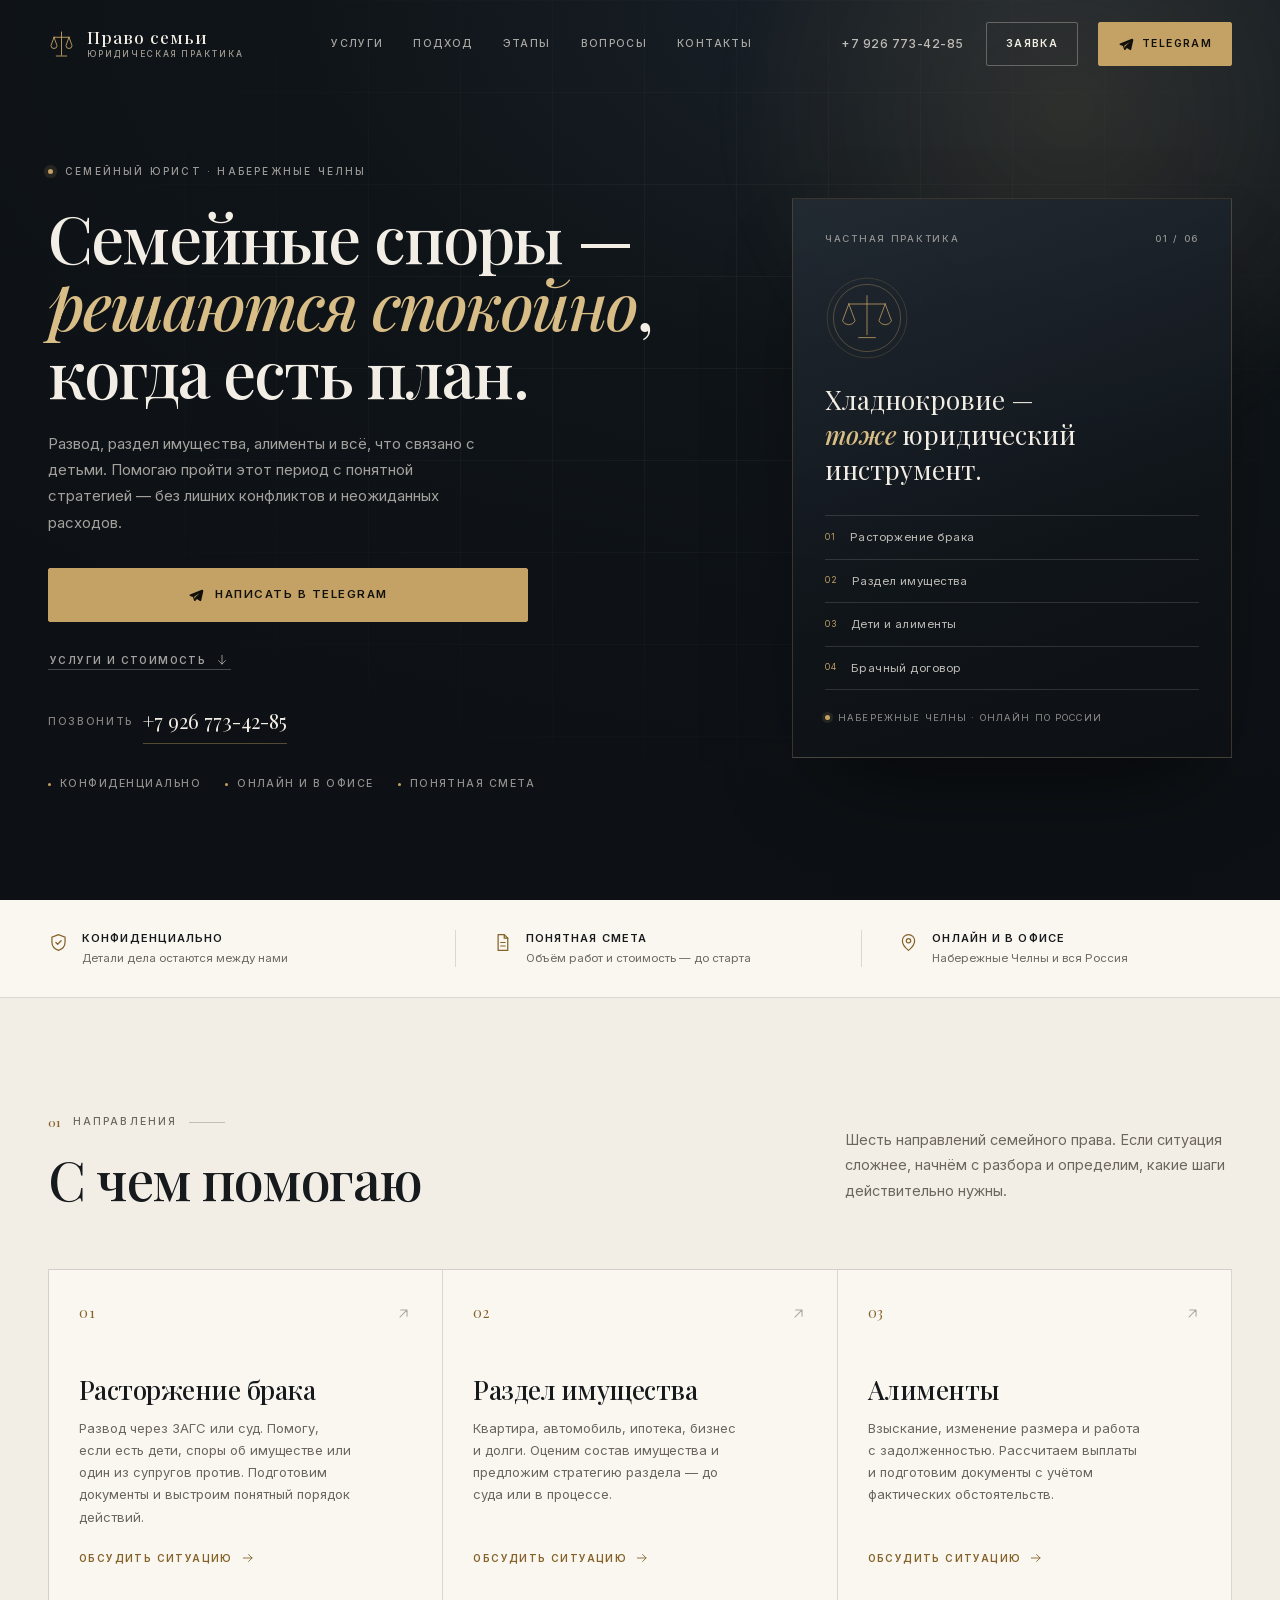
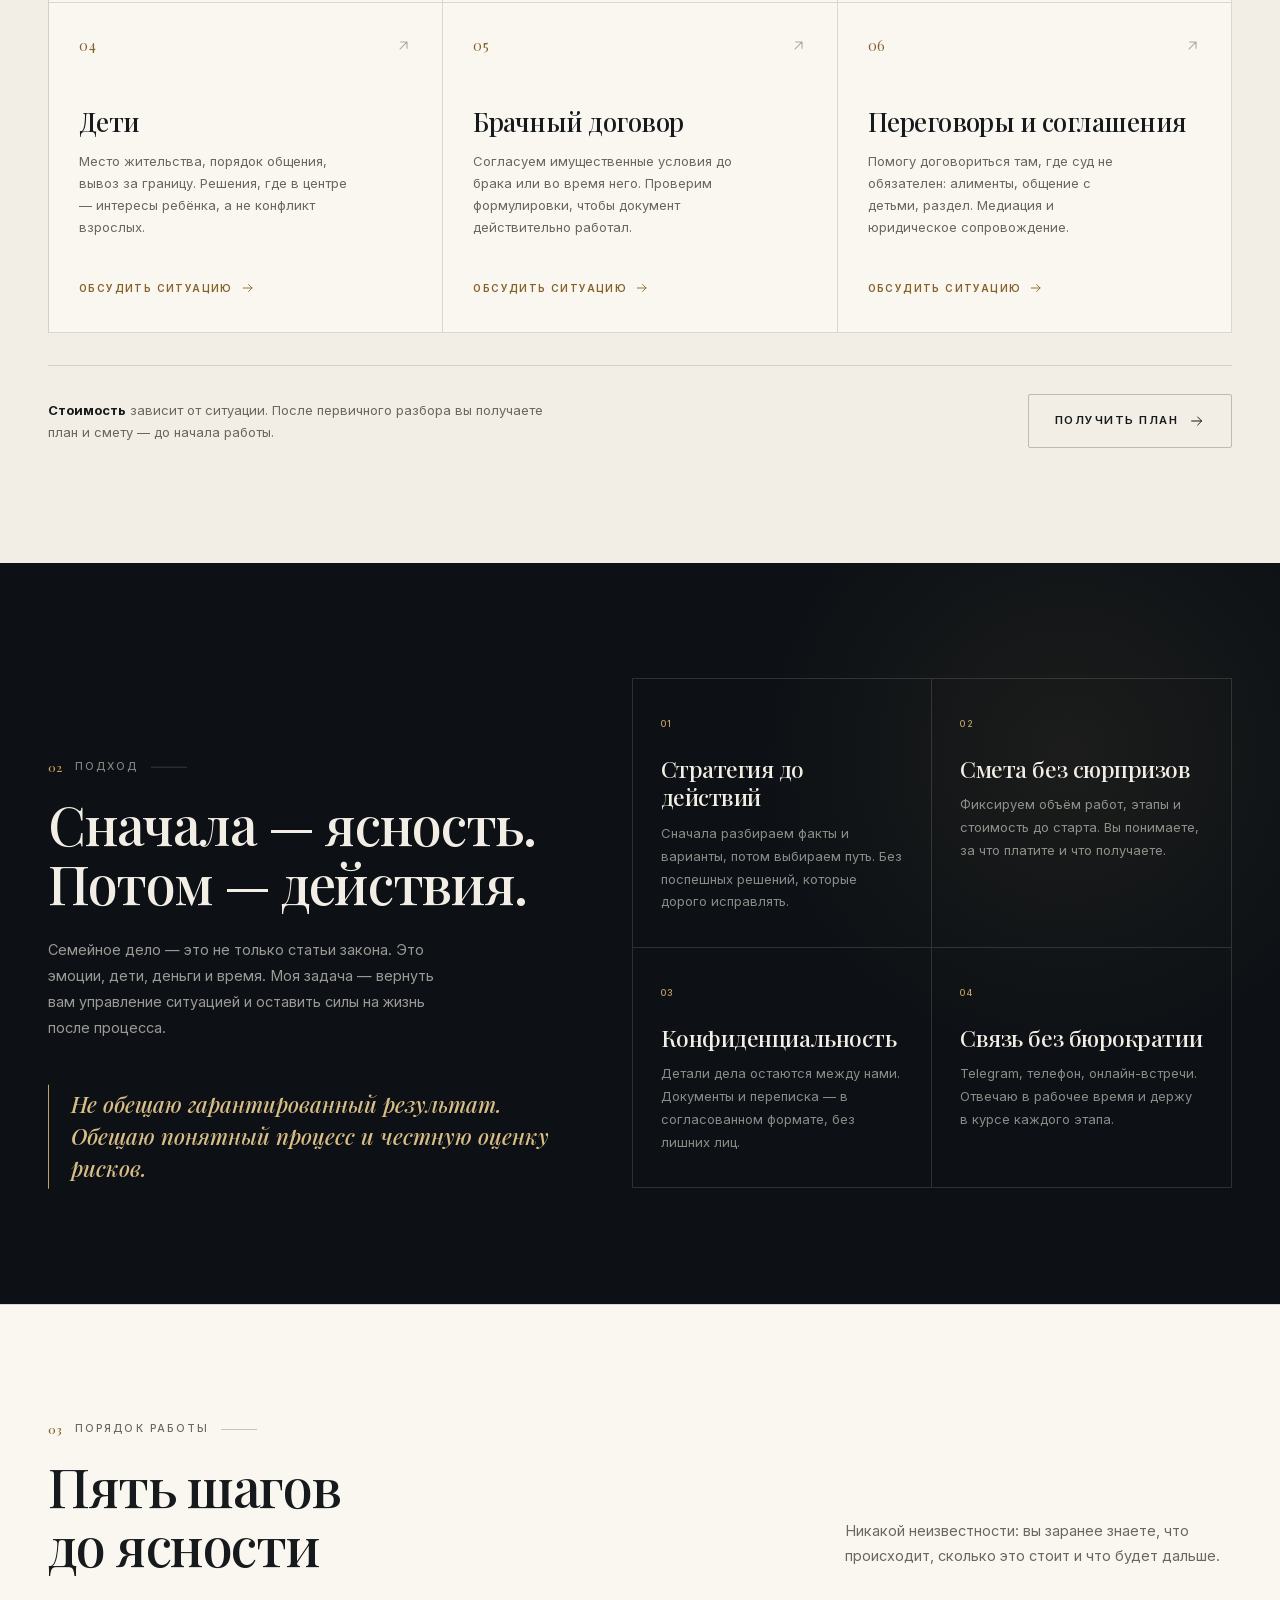
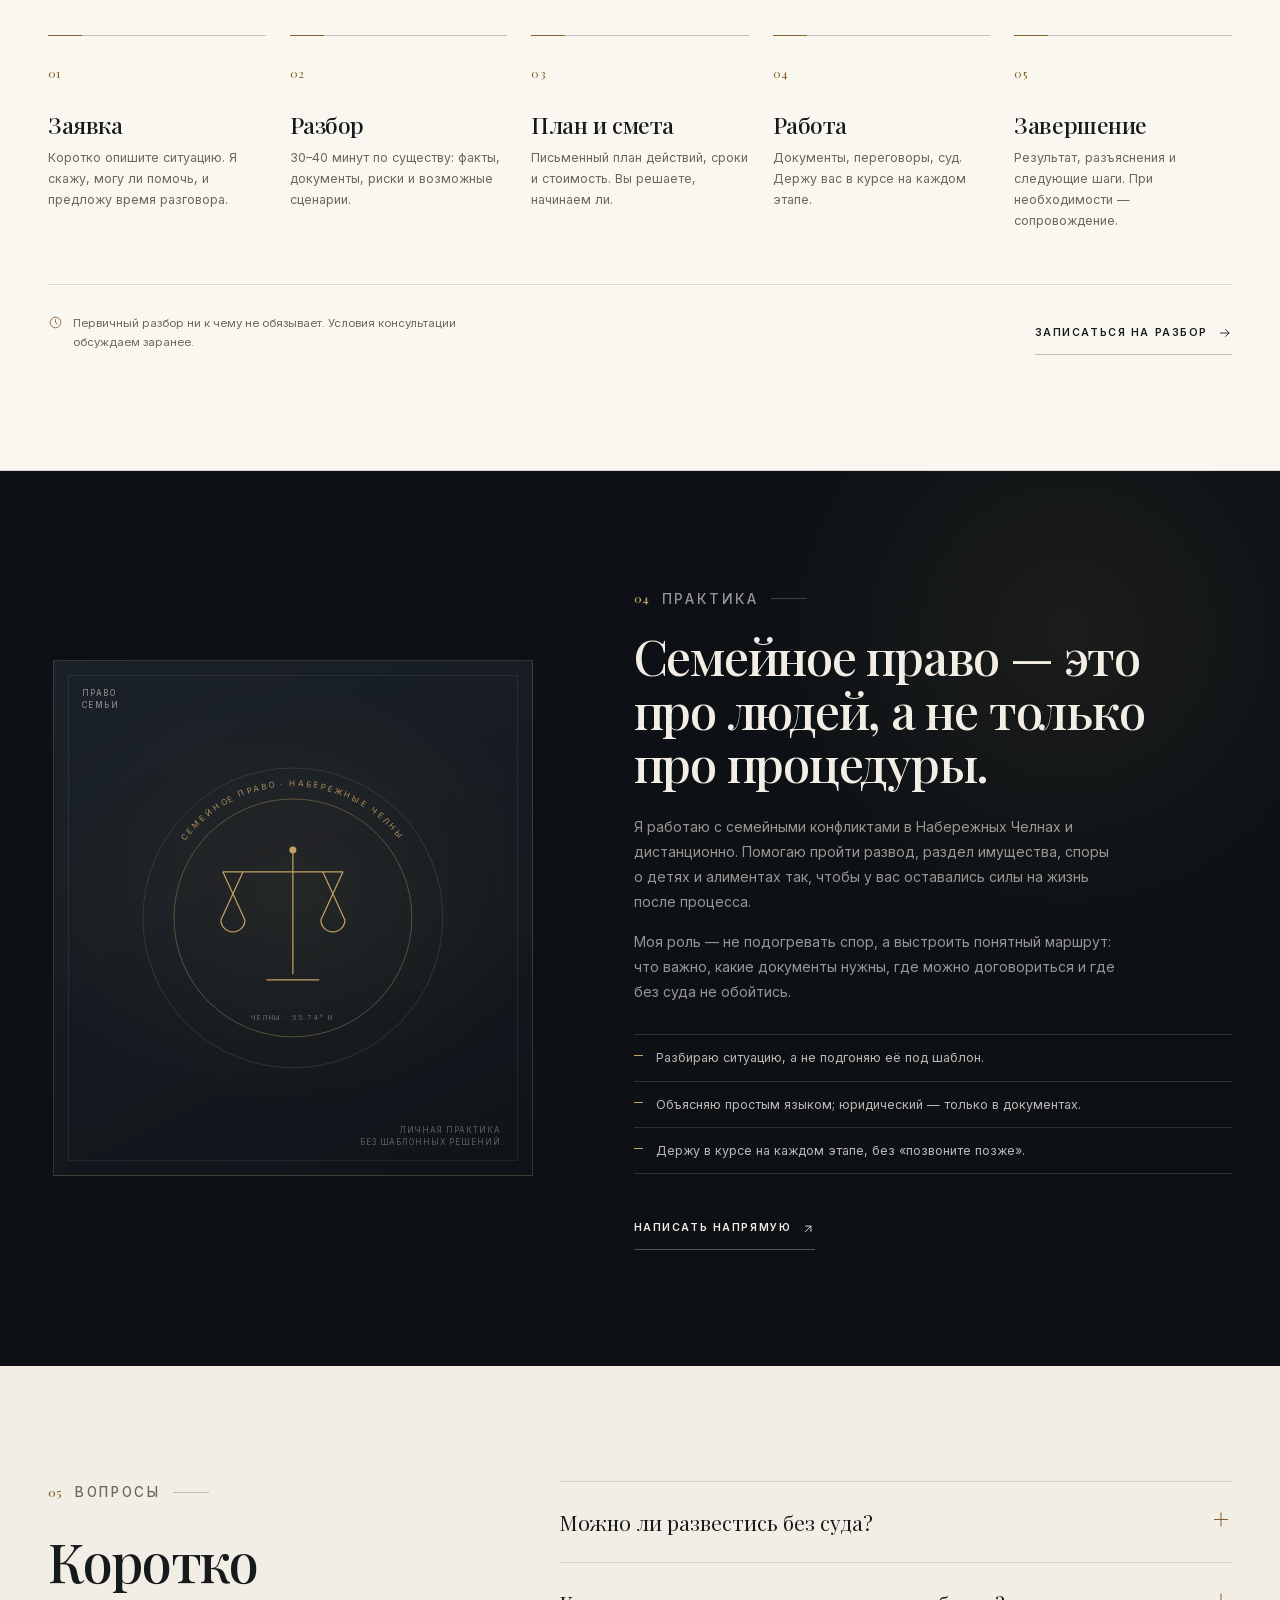
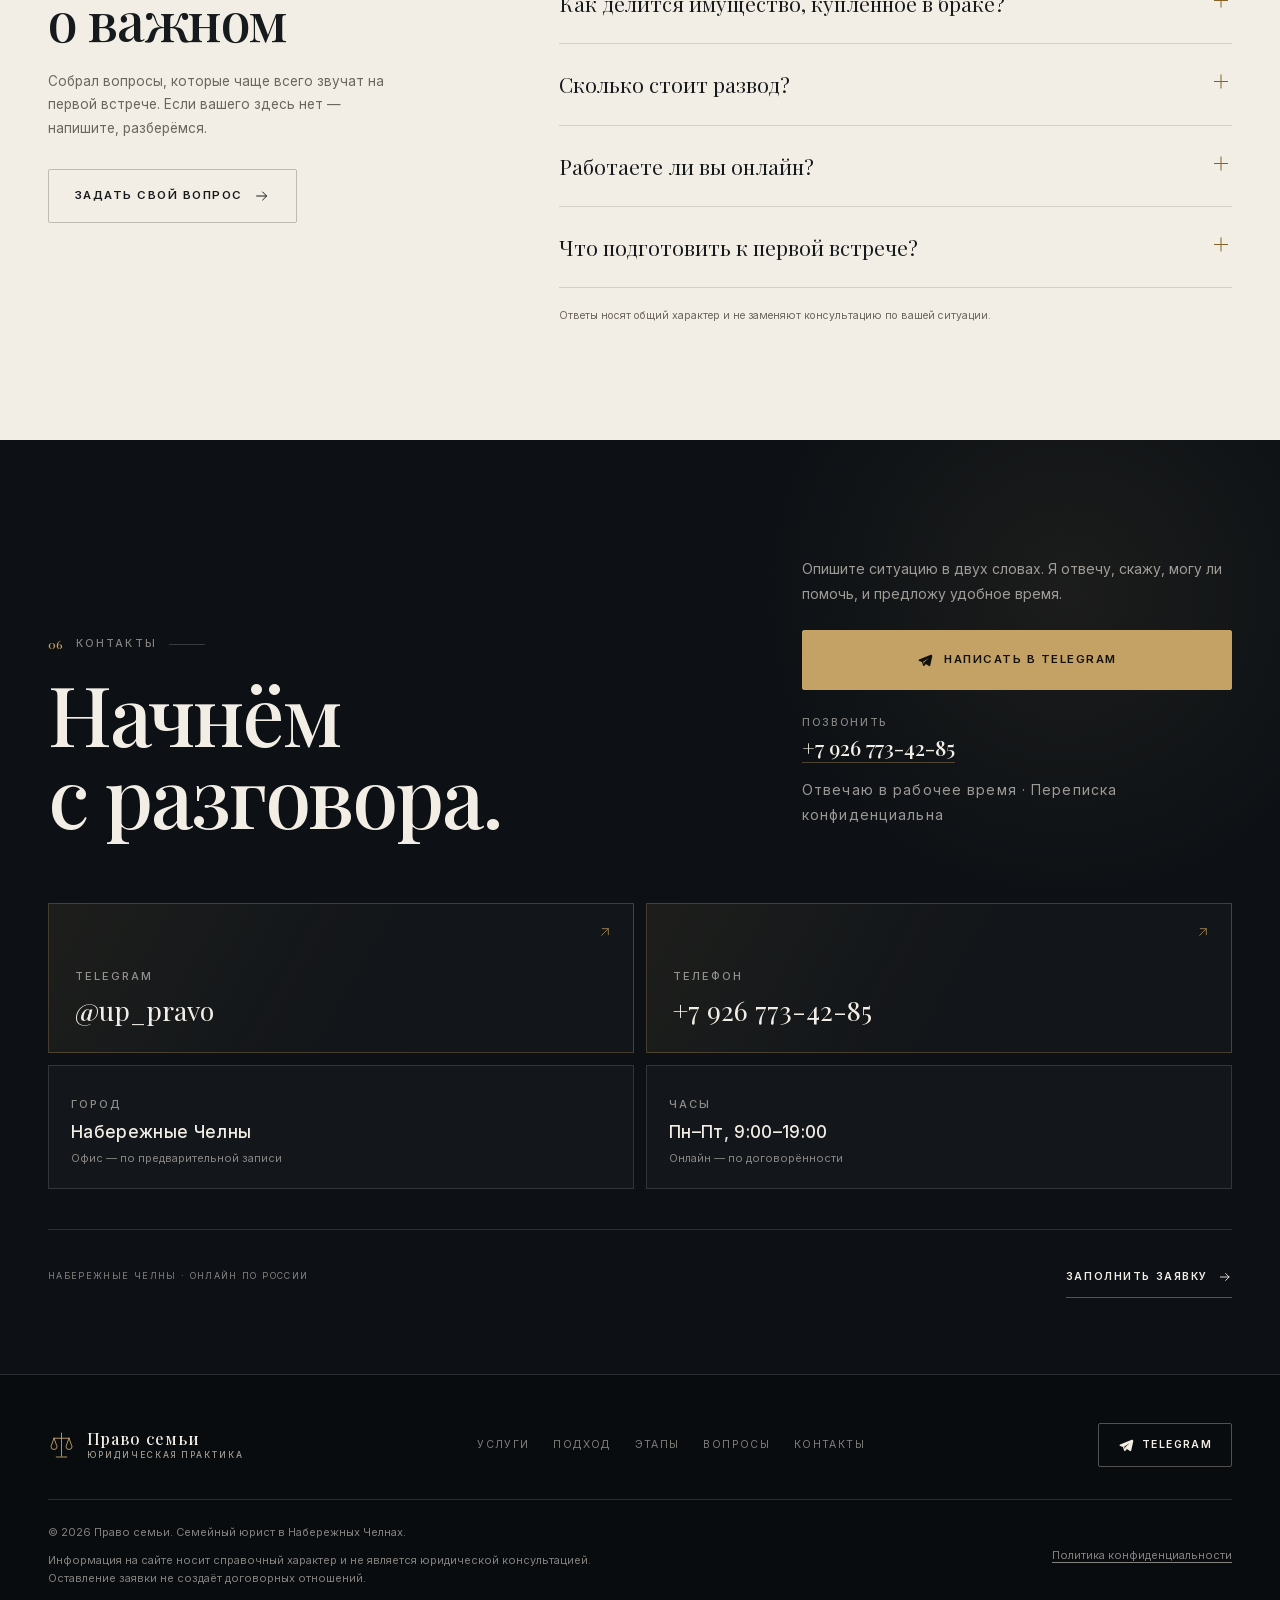
==== commit 34618ece: "Update index.html" ====
--- a/index.html
+++ b/index.html
@@ -85,7 +85,9 @@
         <a class="header__phone" href="tel:+79267734285" data-link="phone">
           <span data-site="phoneDisplay">+7 926 773-42-85</span>
         </a>
-        <a class="btn btn--gold btn--sm header__cta" href="https://t.me/up_pravo" target="_blank" rel="noopener" data-link="telegram" aria-label="Написать в Telegram">
+        <button class="btn btn--ghost btn--sm header__lead-btn" type="button" data-open-lead>
+  Заявка
+</button>        <a class="btn btn--gold btn--sm header__cta" href="https://t.me/up_pravo" target="_blank" rel="noopener" data-link="telegram" aria-label="Написать в Telegram">
           <svg class="icon" aria-hidden="true"><use href="#i-telegram"/></svg>
           <span>Telegram</span>
         </a>
@@ -674,54 +676,55 @@
         <div id="lead-form-wrap">
           <p class="modal__eyebrow">Заявка</p>
           <h2 class="modal__title" id="lead-title">Расскажите о ситуации</h2>
-          <p class="modal__lead">Заполните форму — текст заявки скопируется. Затем откройте Telegram, вставьте сообщение и отправьте.</p>
-
-          <form class="lead-form" id="lead-form" novalidate>
-            <div class="field-row">
-              <div class="field">
-                <label for="lead-name">Имя</label>
-                <input id="lead-name" name="name" type="text" autocomplete="name" placeholder="Как к вам обращаться" aria-describedby="name-error" required>
-                <span class="field__error" id="name-error" aria-live="polite"></span>
-              </div>
-              <div class="field">
-                <label for="lead-contact">Телефон или Telegram</label>
-                <input id="lead-contact" name="contact" type="text" autocomplete="tel" placeholder="+7 ... или @username" aria-describedby="contact-error" required>
-                <span class="field__error" id="contact-error" aria-live="polite"></span>
-              </div>
-            </div>
-
-            <div class="field">
-              <label for="lead-topic">Направление</label>
-              <select id="lead-topic" name="topic">
-                <option value="">Выберите, если хотите</option>
-                <option>Расторжение брака</option>
-                <option>Раздел имущества</option>
-                <option>Алименты</option>
-                <option>Споры о детях</option>
-                <option>Брачный договор</option>
-                <option>Переговоры и соглашения</option>
-                <option>Другое</option>
-              </select>
-            </div>
-
-            <div class="field">
-              <label for="lead-message">Коротко о ситуации</label>
-              <textarea id="lead-message" name="message" rows="3" placeholder="Например: разводимся, есть ребёнок 7 лет, делим квартиру"></textarea>
-            </div>
-
-            <label class="checkbox">
-              <input type="checkbox" name="consent" id="lead-consent" aria-describedby="consent-error" required>
-              <span>Согласен(на) на обработку персональных данных в соответствии с <a href="privacy.html" target="_blank" rel="noopener">политикой конфиденциальности</a>.</span>
-            </label>
-            <span class="field__error field__error--consent" id="consent-error" aria-live="polite"></span>
-
-            <button class="btn btn--gold btn--full" type="submit">
-              <svg class="icon" aria-hidden="true"><use href="#i-telegram"/></svg>
-              Подготовить заявку
-            </button>
-            <p class="form-note">Данные не отправляются на сервер: текст заявки формируется на вашем устройстве и копируется в буфер. Отправку в Telegram вы подтверждаете сами.</p>
-          </form>
-        </div>
+          <p class="modal__lead">Заполните форму — заявка уйдёт напрямую на почту юриста. Ответ в рабочее время.</p>
+
+          <form class="lead-form" id="lead-form" action="https://api.web3forms.com/submit" method="POST">
+  <input type="hidden" name="access_key" value="46a7a340-7161-43bd-820e-b723a3b8d126">
+  <input type="hidden" name="subject" value="Новая заявка с сайта Право семьи">
+  <input type="hidden" name="from_name" value="Сайт Право семьи">
+  <input type="hidden" name="redirect" value="https://meldon1.github.io/family-lawyer-site/">
+  <input type="checkbox" name="botcheck" style="display: none;">
+
+  <div class="field-row">
+    <div class="field">
+      <label for="lead-name">Имя</label>
+      <input id="lead-name" name="name" type="text" autocomplete="name" placeholder="Как к вам обращаться" required>
+    </div>
+    <div class="field">
+      <label for="lead-contact">Телефон или Telegram</label>
+      <input id="lead-contact" name="contact" type="text" autocomplete="tel" placeholder="+7 ... или @username" required>
+    </div>
+  </div>
+
+  <div class="field">
+    <label for="lead-topic">Направление</label>
+    <select id="lead-topic" name="topic">
+      <option value="">Выберите, если хотите</option>
+      <option>Расторжение брака</option>
+      <option>Раздел имущества</option>
+      <option>Алименты</option>
+      <option>Споры о детях</option>
+      <option>Брачный договор</option>
+      <option>Переговоры и соглашения</option>
+      <option>Другое</option>
+    </select>
+  </div>
+
+  <div class="field">
+    <label for="lead-message">Коротко о ситуации</label>
+    <textarea id="lead-message" name="message" rows="3" placeholder="Например: разводимся, есть ребёнок 7 лет, делим квартиру"></textarea>
+  </div>
+
+  <label class="checkbox">
+    <input type="checkbox" name="consent" required>
+    <span>Согласен(на) на обработку персональных данных в соответствии с <a href="privacy.html" target="_blank" rel="noopener">политикой конфиденциальности</a>.</span>
+  </label>
+
+  <button class="btn btn--gold btn--full" type="submit">
+    Отправить заявку
+  </button>
+  <p class="form-note">Заявка уходит напрямую на почту юриста. Ответ в рабочее время.</p>
+</form>        </div>
 
         <div class="form-success" id="lead-success" hidden>
           <div class="form-success__icon" aria-hidden="true">
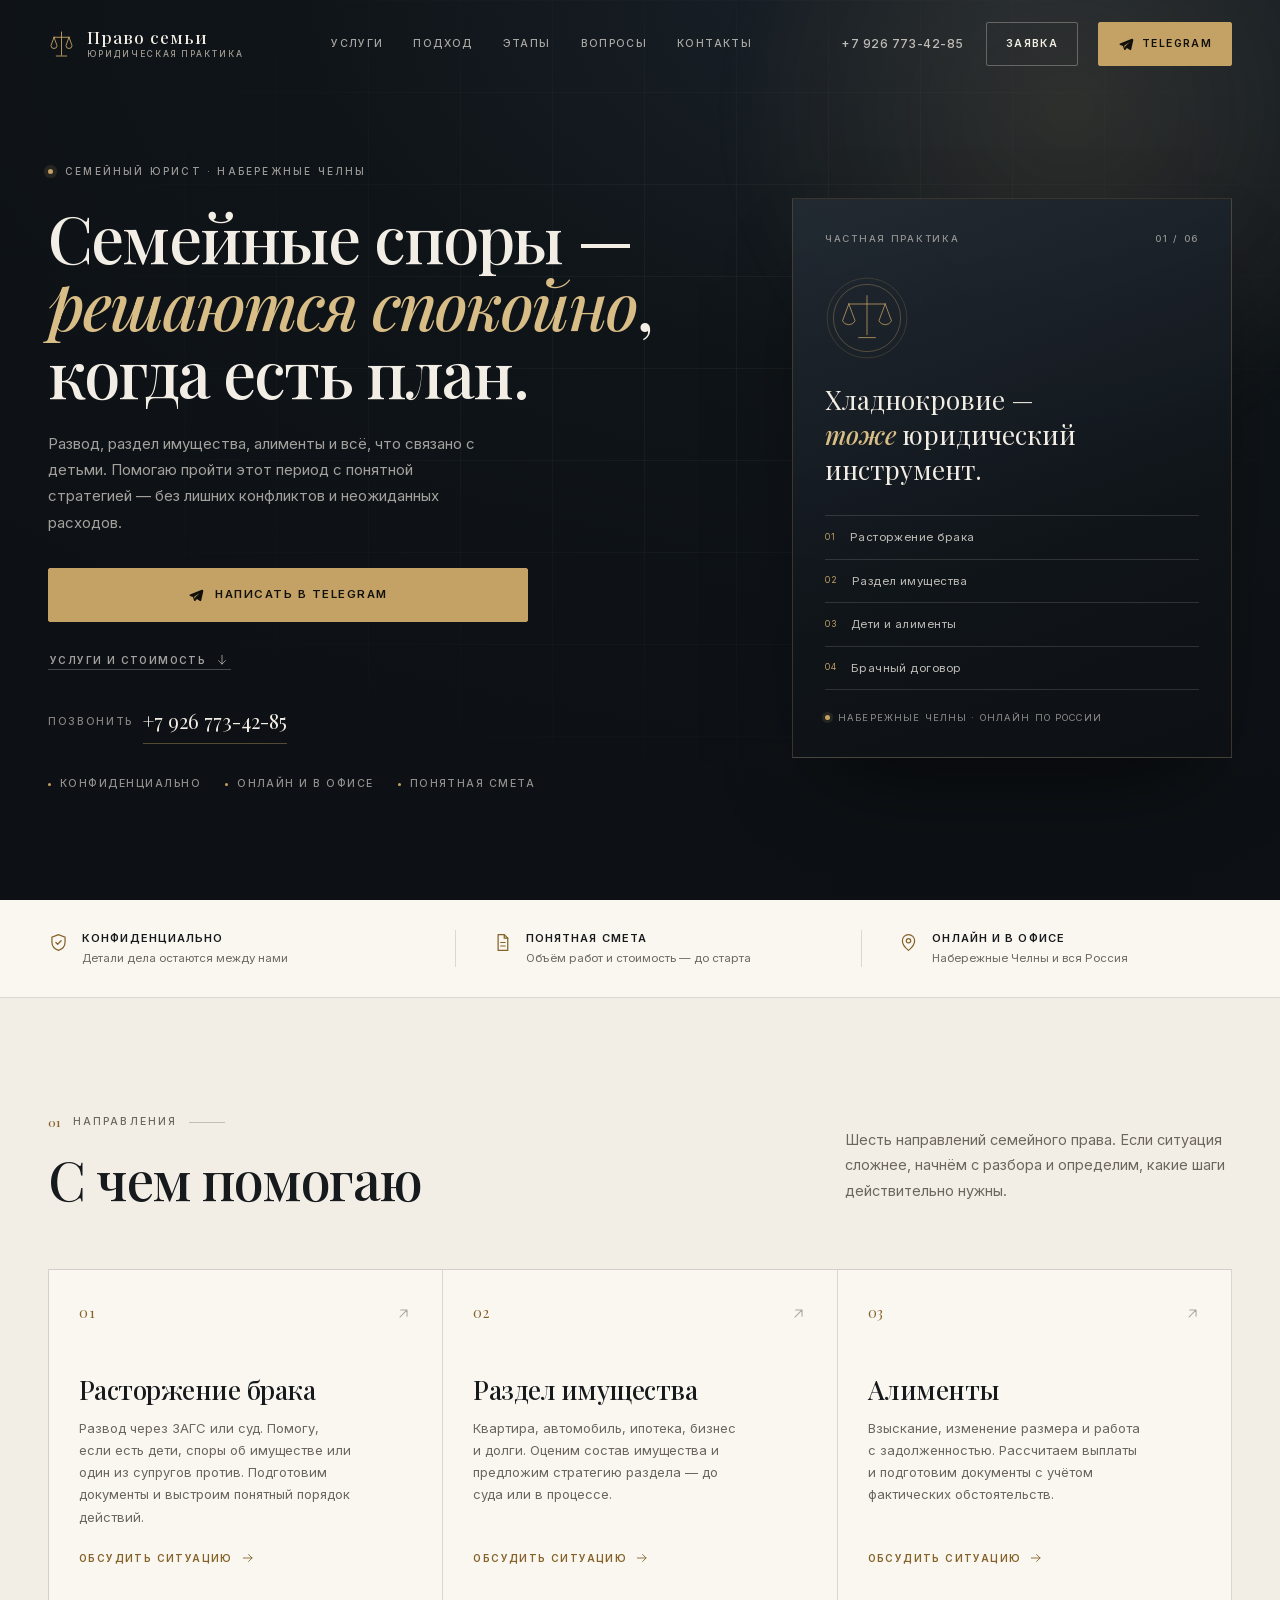
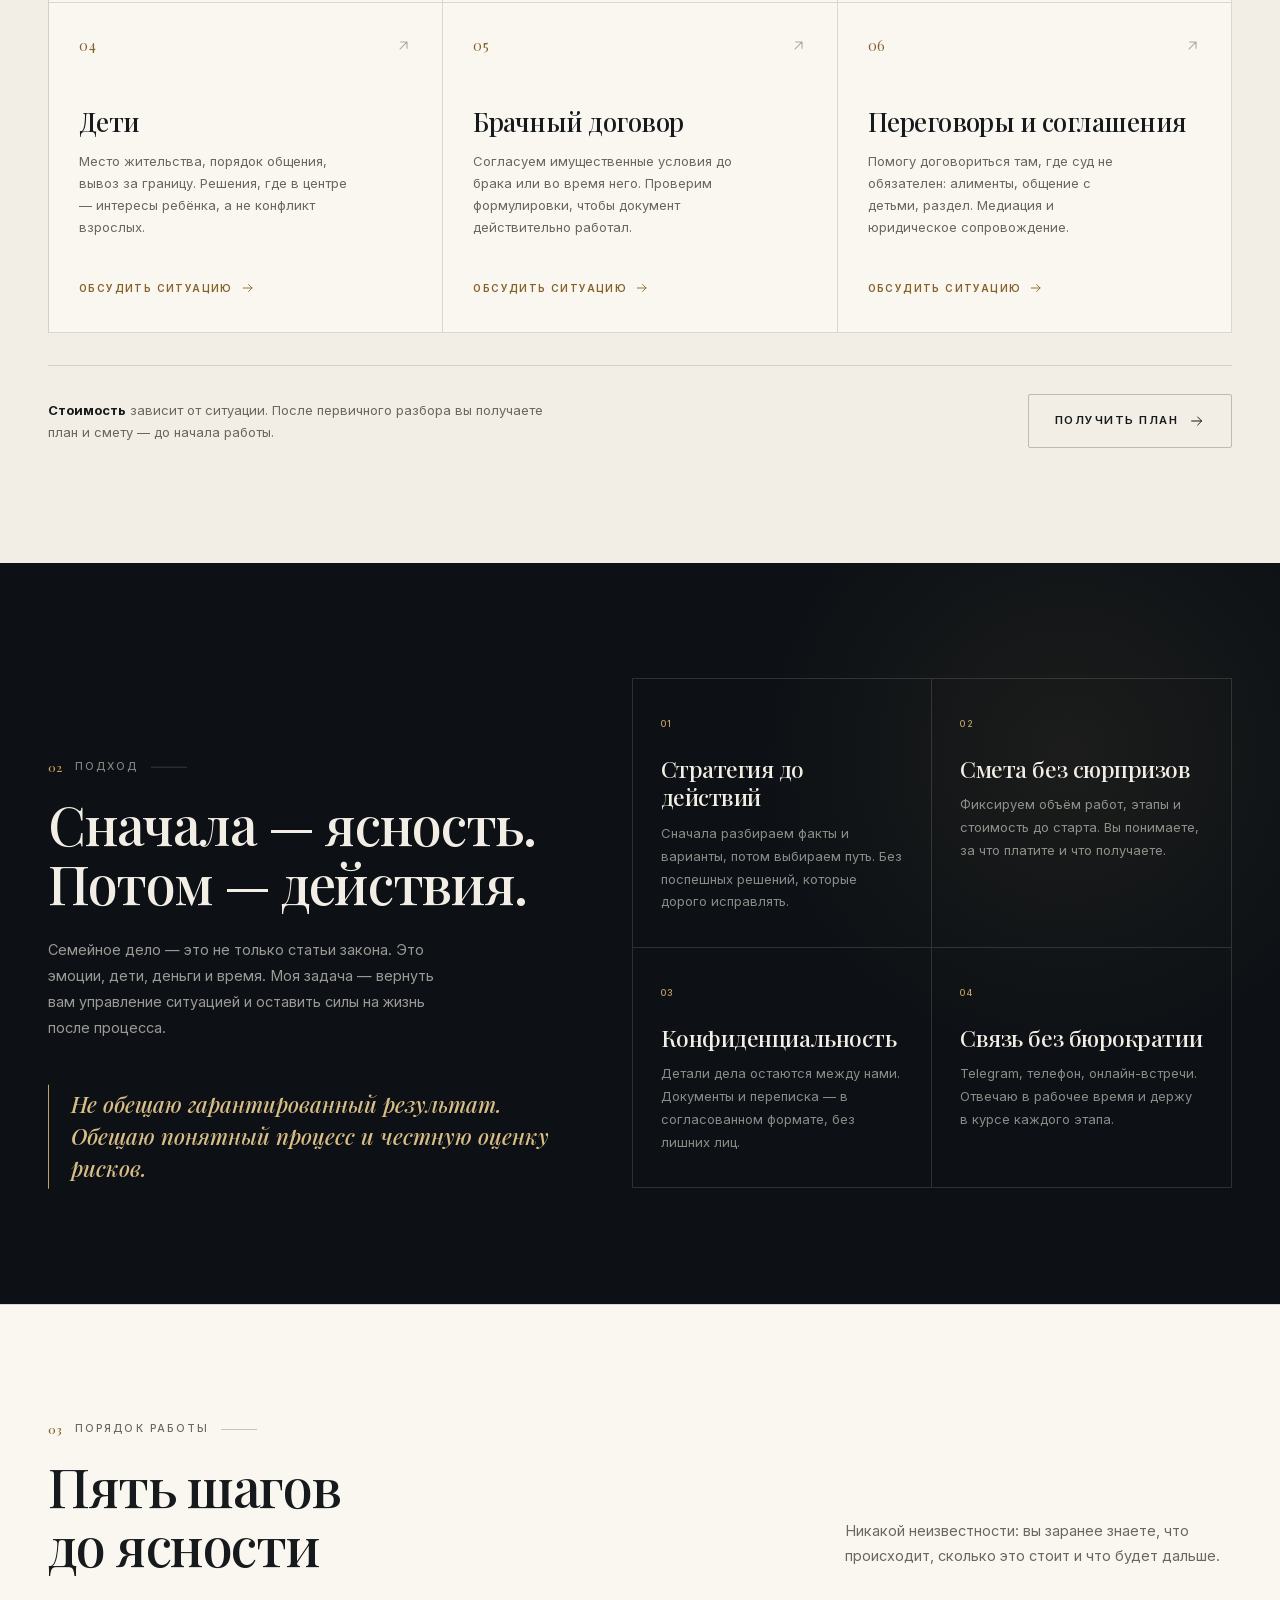
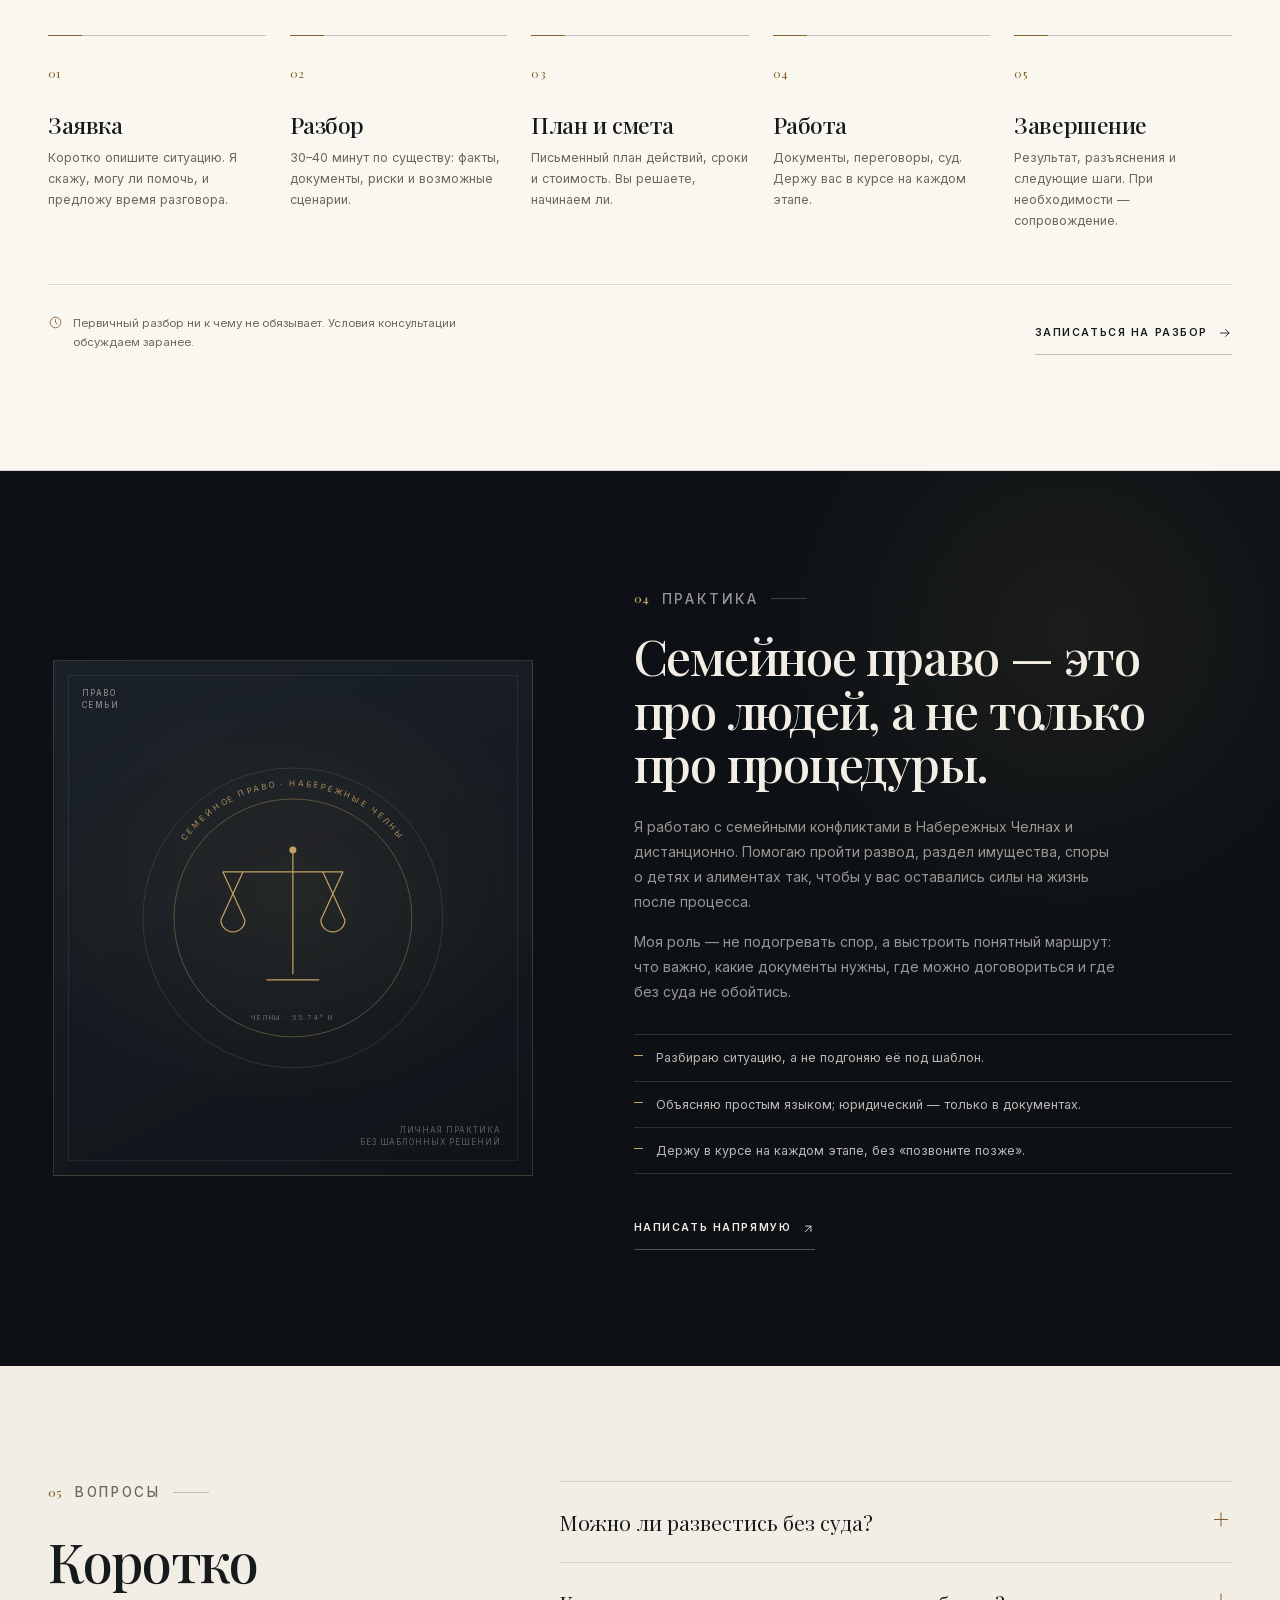
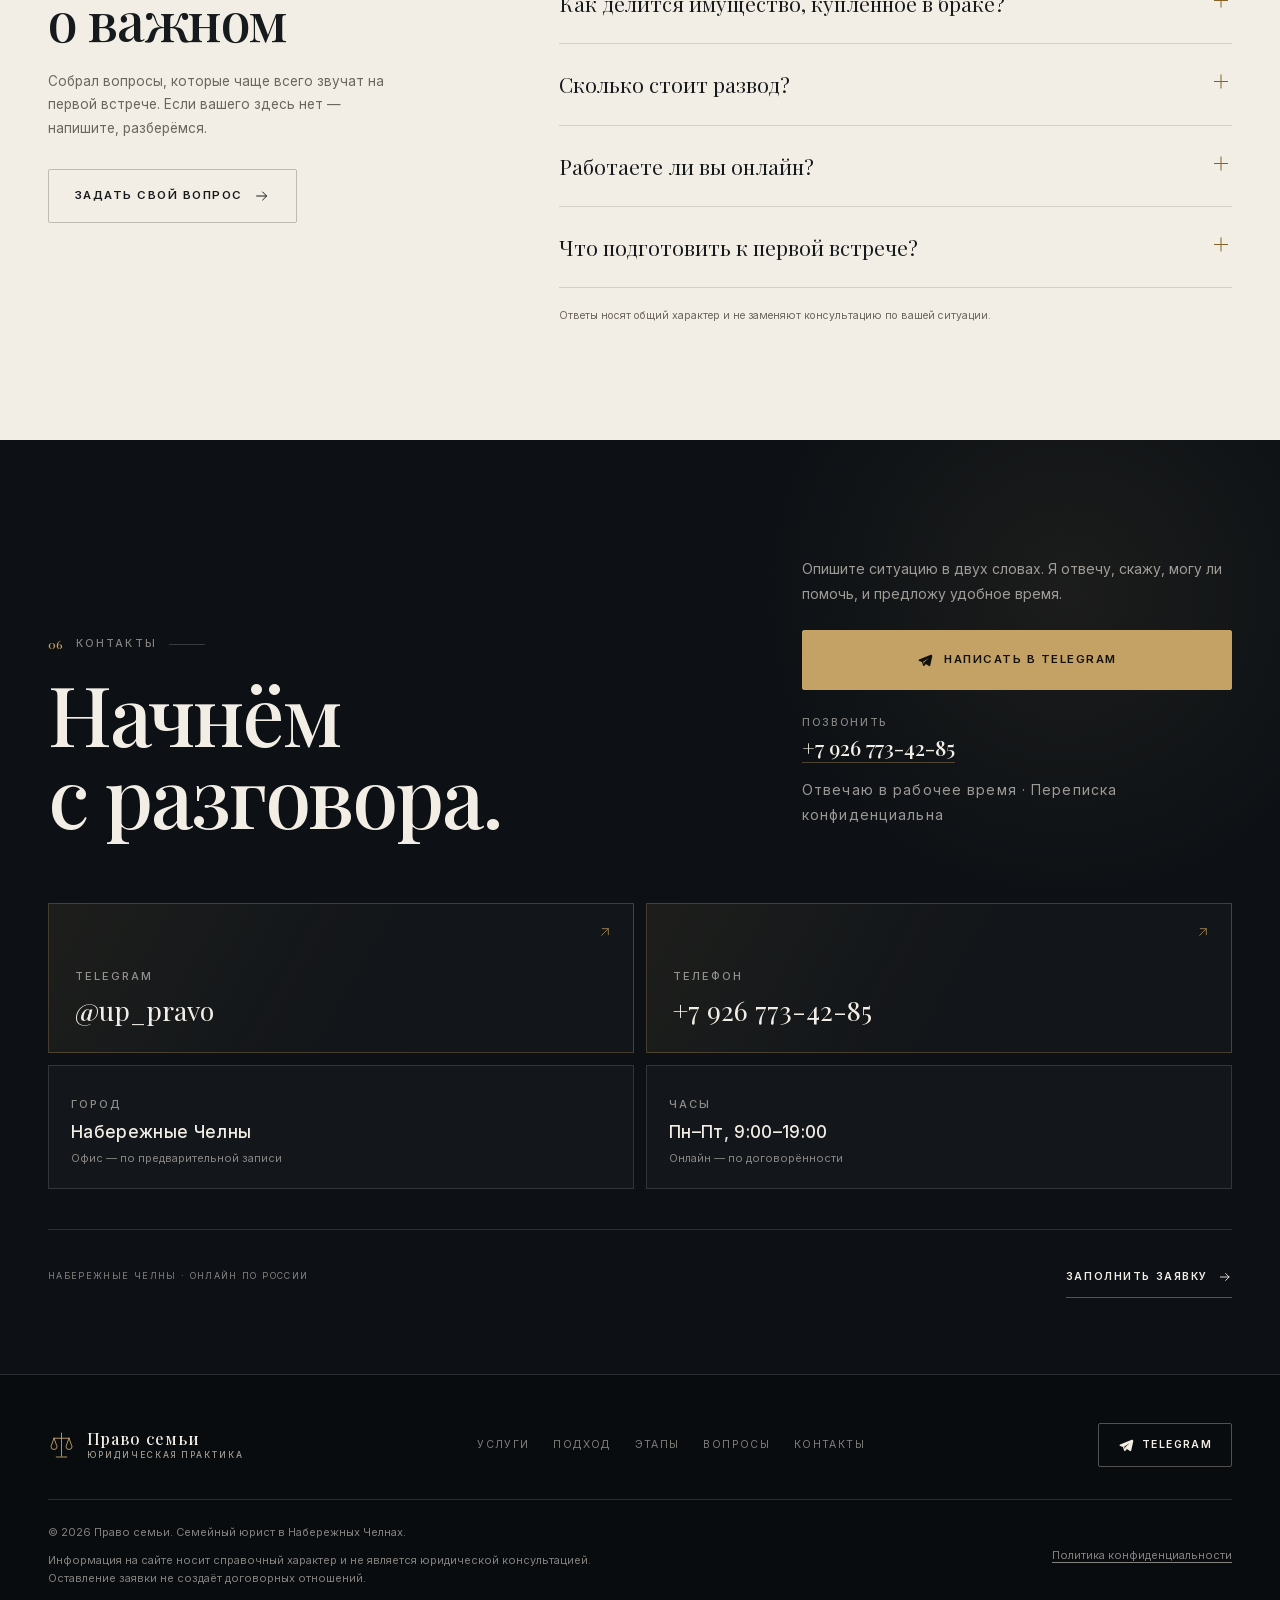
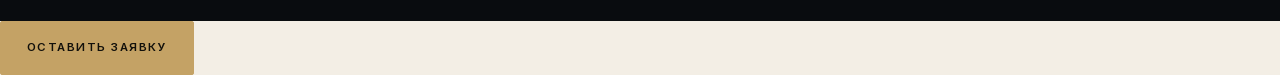
==== commit e2a7e19f: "Update index.html" ====
--- a/index.html
+++ b/index.html
@@ -657,14 +657,11 @@
     </div>
   </footer>
 
-  <div class="mobile-cta" aria-label="Быстрая связь" aria-hidden="true" inert>
-    <a class="btn btn--gold" href="https://t.me/up_pravo" target="_blank" rel="noopener" data-link="telegram">
-      <svg class="icon" aria-hidden="true"><use href="#i-telegram"/></svg>
-      Telegram
-    </a>
-    <button class="btn btn--ghost" type="button" data-open-lead>Заявка</button>
-  </div>
-
+  <div class="floating-lead" aria-label="Быстрая заявка">
+  <button class="btn btn--gold" type="button" data-open-lead>
+    Оставить заявку
+  </button>
+</div>
   <div class="modal" id="lead-modal" role="dialog" aria-modal="true" aria-labelledby="lead-title" hidden>
     <div class="modal__backdrop" data-close-modal></div>
     <div class="modal__panel" role="document">
